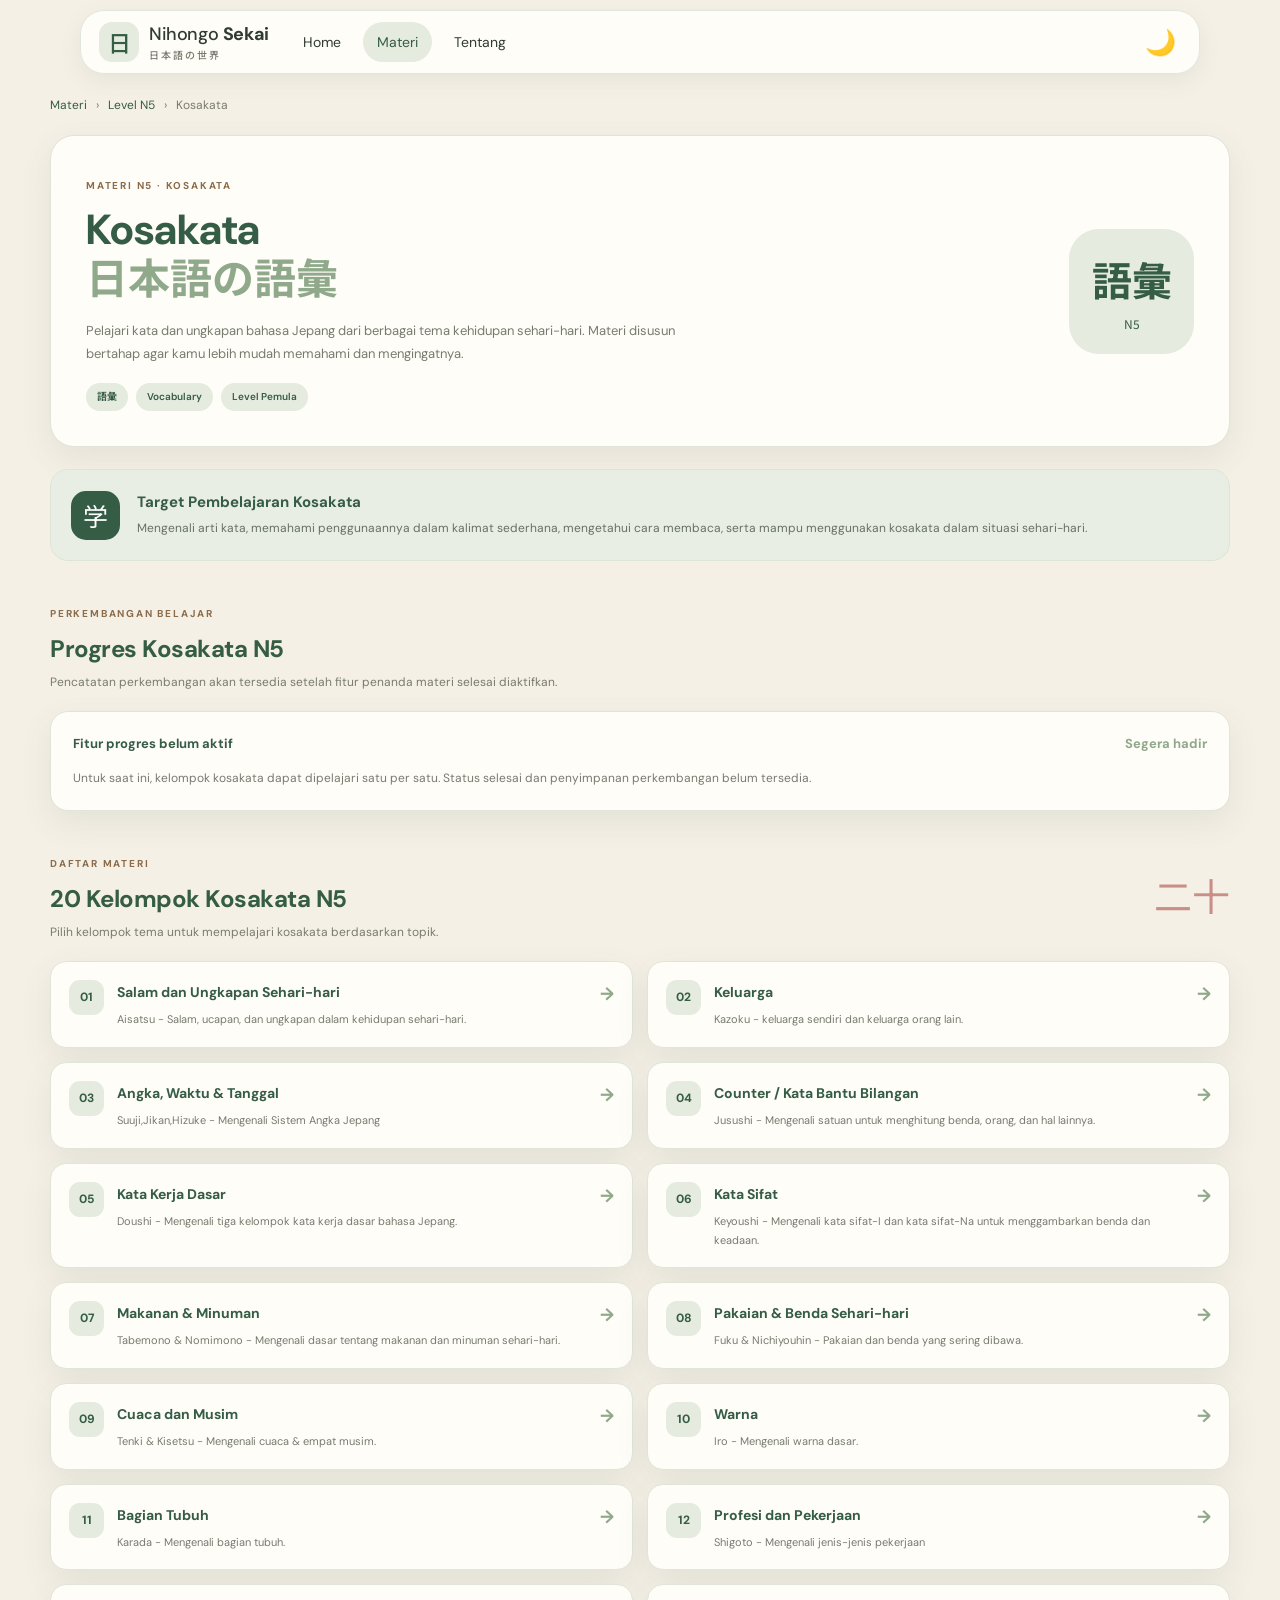
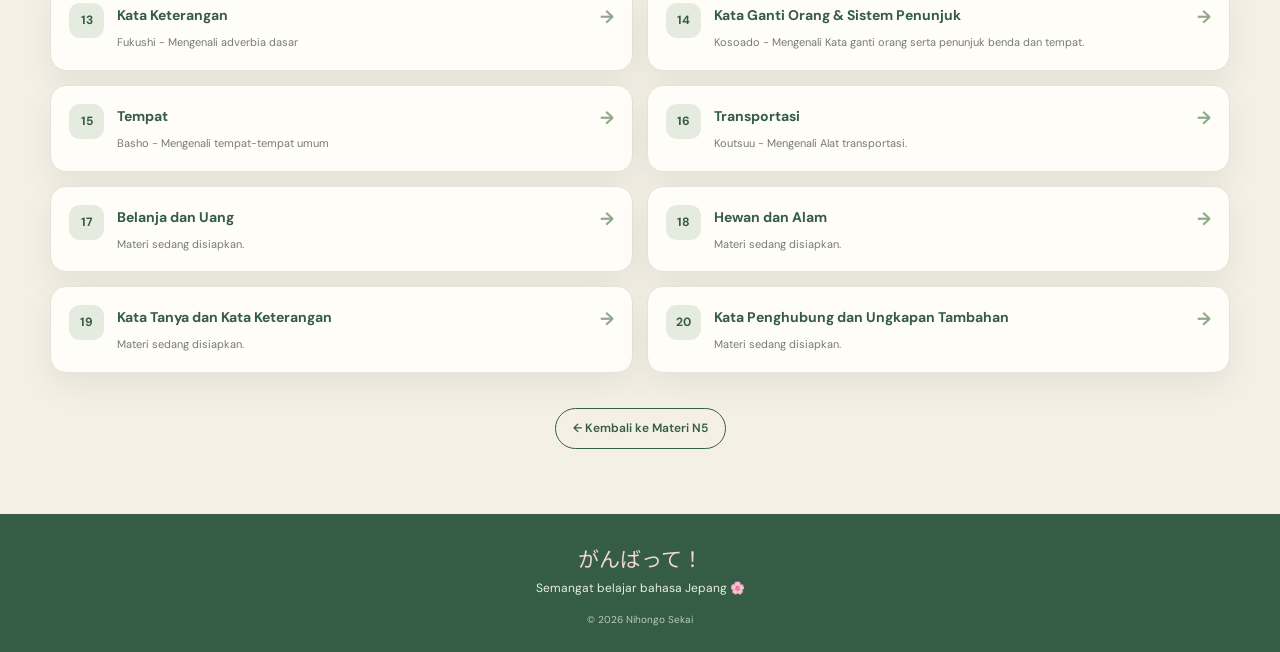
==== Nihongo-Sekai/n5-kosakata.html @ 9dacc63e "Versi.7.1" ====
<!DOCTYPE html>
<html lang="id">
<head>
  <meta charset="UTF-8">
  <meta name="viewport" content="width=device-width, initial-scale=1.0">
  <meta name="theme-color" content="#355C45">
  <meta name="description" content="Materi Kosakata N5 Nihongo Sekai.">

  <title>Kosakata N5 — Nihongo Sekai</title>

  <!-- KOSAKATA N5 BARU — FONT -->
  <link rel="preconnect" href="https://fonts.googleapis.com">
  <link rel="preconnect" href="https://fonts.gstatic.com" crossorigin>
  <link href="https://fonts.googleapis.com/css2?family=DM+Sans:wght@400;500;600;700&family=Noto+Sans+JP:wght@500;600;700&display=swap" rel="stylesheet">

  <!-- KOSAKATA N5 BARU — CSS -->
  <link rel="stylesheet" href="css/style.css">
  <link rel="stylesheet" href="css/n5-page.css">
  <link rel="stylesheet" href="css/n5-kosakata.css">
</head>

<body>

  <!-- KOSAKATA N5 BARU — HEADER -->
  <header class="site-header" id="home">
    <nav class="navbar" aria-label="Navigasi utama">

      <a class="logo" href="index.html" aria-label="Nihongo Sekai, kembali ke beranda">
        <span class="logo-mark" aria-hidden="true">日</span>
        <span>
          Nihongo <strong>Sekai</strong>
          <small>日本語の世界</small>
        </span>
      </a>

      <div class="nav-links" id="navLinks">
        <a href="index.html">Home</a>
        <a class="active" href="materi.html">Materi</a>
        <a href="tentang.html">Tentang</a>
      </div>

      <div class="nav-actions">
        <button class="theme-toggle" id="themeToggle" type="button" aria-label="Aktifkan mode gelap">
          <span id="themeIcon">🌙</span>
        </button>

        <button class="menu-toggle" id="menuToggle" type="button" aria-label="Buka menu" aria-controls="navLinks" aria-expanded="false">
          ☰
        </button>
      </div>

    </nav>
  </header>


  <main class="n5-main page-width">

    <!-- KOSAKATA N5 BARU — BREADCRUMB -->
    <nav class="n5-breadcrumb" aria-label="Breadcrumb">
      <a href="materi.html">Materi</a>
      <span aria-hidden="true">›</span>
      <a href="n5.html">Level N5</a>
      <span aria-hidden="true">›</span>
      <span aria-current="page">Kosakata</span>
    </nav>


    <!-- KOSAKATA N5 BARU — HERO -->
    <section class="n5-hero">

      <div class="n5-hero-content">

        <span class="section-kicker">MATERI N5 · KOSAKATA</span>

        <h1>
          Kosakata
          <span>日本語の語彙</span>
        </h1>

        <p>
          Pelajari kata dan ungkapan bahasa Jepang dari berbagai
          tema kehidupan sehari-hari. Materi disusun bertahap
          agar kamu lebih mudah memahami dan mengingatnya.
        </p>

        <div class="n5-hero-tags">
          <span>語彙</span>
          <span>Vocabulary</span>
          <span>Level Pemula</span>
        </div>

      </div>

      <div class="n5-hero-mark" aria-hidden="true">
        <span>語彙</span>
        <small>N5</small>
      </div>

    </section>


    <!-- KOSAKATA N5 BARU — TARGET -->
    <section class="n5-objective">

      <div class="n5-objective-icon" aria-hidden="true">学</div>

      <div>
        <h2>Target Pembelajaran Kosakata</h2>

        <p>
          Mengenali arti kata, memahami penggunaannya dalam
          kalimat sederhana, mengetahui cara membaca,
          serta mampu menggunakan kosakata dalam situasi sehari-hari.
        </p>
      </div>

    </section>


    <!-- KOSAKATA N5 BARU — RINGKASAN PERKEMBANGAN -->
    <section class="vocab-progress">

      <div class="n5-section-heading">
        <div>
          <span class="section-kicker">PERKEMBANGAN BELAJAR</span>
          <h2>Progres Kosakata N5</h2>
          <p>Pencatatan perkembangan akan tersedia setelah fitur penanda materi selesai diaktifkan.</p>
        </div>
      </div>

      <div class="vocab-progress-card">
        <div class="vocab-progress-info">
          <strong>Fitur progres belum aktif</strong>
          <span>Segera hadir</span>
        </div>

        <p>
          Untuk saat ini, kelompok kosakata dapat dipelajari satu per satu.
          Status selesai dan penyimpanan perkembangan belum tersedia.
        </p>
      </div>

    </section>


    <!-- KOSAKATA N5 BARU — DAFTAR 20 KELOMPOK -->
    <section class="vocab-groups">

      <div class="n5-section-heading">
        <div>
          <span class="section-kicker">DAFTAR MATERI</span>
          <h2>20 Kelompok Kosakata N5</h2>
          <p>
            Pilih kelompok tema untuk mempelajari kosakata
            berdasarkan topik.
          </p>
        </div>

        <span class="n5-heading-mark" aria-hidden="true">二十</span>
      </div>


      <div class="vocab-group-grid">
        <article class="vocab-group-card" data-group-number="1">
          <span class="vocab-group-number">01</span>
          <div>
            <h3>Salam dan Ungkapan Sehari-hari</h3>
            <p>Aisatsu - Salam, ucapan, dan ungkapan dalam kehidupan sehari-hari.</p>
          </div>
          <span class="vocab-group-arrow" aria-hidden="true">→</span>
        </article>

        <article class="vocab-group-card" data-group-number="2">
          <span class="vocab-group-number">02</span>
          <div>
            <h3>Keluarga</h3>
            <p>Kazoku - keluarga sendiri dan keluarga orang lain.</p>
          </div>
          <span class="vocab-group-arrow" aria-hidden="true">→</span>
        </article>

        <article class="vocab-group-card" data-group-number="3">
          <span class="vocab-group-number">03</span>
          <div>
            <h3>Angka, Waktu & Tanggal</h3>
            <p>Suuji,Jikan,Hizuke - Mengenali Sistem Angka Jepang </p>
          </div>
          <span class="vocab-group-arrow" aria-hidden="true">→</span>
        </article>

        <article class="vocab-group-card" data-group-number="4">
          <span class="vocab-group-number">04</span>
          <div>
            <h3>Counter / Kata Bantu Bilangan</h3>
            <p>Jusushi - Mengenali satuan untuk menghitung benda, orang, dan hal lainnya.</p>
          </div>
          <span class="vocab-group-arrow" aria-hidden="true">→</span>
        </article>

        <article class="vocab-group-card" data-group-number="5">
          <span class="vocab-group-number">05</span>
          <div>
            <h3>Kata Kerja Dasar</h3>
            <p>Doushi - Mengenali tiga kelompok kata kerja dasar bahasa Jepang.</p>
          </div>
          <span class="vocab-group-arrow" aria-hidden="true">→</span>
        </article>

        <article class="vocab-group-card" data-group-number="6">
          <span class="vocab-group-number">06</span>
          <div>
            <h3>Kata Sifat</h3>
            <p>Keyoushi - Mengenali kata sifat-I dan kata sifat-Na untuk menggambarkan benda dan keadaan.</p>
          </div>
          <span class="vocab-group-arrow" aria-hidden="true">→</span>
        </article>

        <article class="vocab-group-card" data-group-number="7">
          <span class="vocab-group-number">07</span>
          <div>
            <h3>Makanan & Minuman</h3>
            <p>Tabemono & Nomimono - Mengenali dasar tentang makanan dan minuman sehari-hari.</p>
          </div>
          <span class="vocab-group-arrow" aria-hidden="true">→</span>
        </article>

        <article class="vocab-group-card" data-group-number="8">
          <span class="vocab-group-number">08</span>
          <div>
            <h3>Pakaian & Benda Sehari-hari</h3>
            <p>Fuku & Nichiyouhin - Pakaian dan benda yang sering dibawa.</p>
          </div>
          <span class="vocab-group-arrow" aria-hidden="true">→</span>
        </article>

        <article class="vocab-group-card" data-group-number="9">
          <span class="vocab-group-number">09</span>
          <div>
            <h3>Cuaca dan Musim</h3>
            <p>Tenki & Kisetsu - Mengenali cuaca & empat musim.</p>
          </div>
          <span class="vocab-group-arrow" aria-hidden="true">→</span>
        </article>

        <article class="vocab-group-card" data-group-number="10">
          <span class="vocab-group-number">10</span>
          <div>
            <h3>Warna</h3>
            <p>Iro - Mengenali warna dasar.</p>
          </div>
          <span class="vocab-group-arrow" aria-hidden="true">→</span>
        </article>

        <article class="vocab-group-card" data-group-number="11">
          <span class="vocab-group-number">11</span>
          <div>
            <h3>Bagian Tubuh</h3>
            <p>Karada - Mengenali bagian tubuh.</p>
          </div>
          <span class="vocab-group-arrow" aria-hidden="true">→</span>
        </article>

        <article class="vocab-group-card" data-group-number="12">
          <span class="vocab-group-number">12</span>
          <div>
            <h3>Profesi dan Pekerjaan</h3>
            <p>Shigoto - Mengenali jenis-jenis pekerjaan</p>
          </div>
          <span class="vocab-group-arrow" aria-hidden="true">→</span>
        </article>

        <article class="vocab-group-card" data-group-number="13">
          <span class="vocab-group-number">13</span>
          <div>
            <h3>Kata Keterangan</h3>
            <p>Fukushi - Mengenali adverbia dasar </p>
          </div>
          <span class="vocab-group-arrow" aria-hidden="true">→</span>
        </article>

        <article class="vocab-group-card" data-group-number="14">
          <span class="vocab-group-number">14</span>
          <div>
            <h3>Kata Ganti Orang & Sistem Penunjuk</h3>
            <p>Kosoado - Mengenali Kata ganti orang serta penunjuk benda dan tempat.</p>
          </div>
          <span class="vocab-group-arrow" aria-hidden="true">→</span>
        </article>

        <article class="vocab-group-card" data-group-number="15">
          <span class="vocab-group-number">15</span>
          <div>
            <h3>Tempat</h3>
            <p>Basho - Mengenali tempat-tempat umum</p>
          </div>
          <span class="vocab-group-arrow" aria-hidden="true">→</span>
        </article>

        <article class="vocab-group-card" data-group-number="16">
          <span class="vocab-group-number">16</span>
          <div>
            <h3>Transportasi</h3>
            <p>Koutsuu - Mengenali Alat transportasi.</p>
          </div>
          <span class="vocab-group-arrow" aria-hidden="true">→</span>
        </article>

        <article class="vocab-group-card" data-group-number="17" data-coming-soon="true">
          <span class="vocab-group-number">17</span>
          <div>
            <h3>Belanja dan Uang</h3>
            <p>Materi sedang disiapkan.</p>
          </div>
          <span class="vocab-group-arrow" aria-hidden="true">→</span>
        </article>

        <article class="vocab-group-card" data-group-number="18" data-coming-soon="true">
          <span class="vocab-group-number">18</span>
          <div>
            <h3>Hewan dan Alam</h3>
            <p>Materi sedang disiapkan.</p>
          </div>
          <span class="vocab-group-arrow" aria-hidden="true">→</span>
        </article>

        <article class="vocab-group-card" data-group-number="19" data-coming-soon="true">
          <span class="vocab-group-number">19</span>
          <div>
            <h3>Kata Tanya dan Kata Keterangan</h3>
            <p>Materi sedang disiapkan.</p>
          </div>
          <span class="vocab-group-arrow" aria-hidden="true">→</span>
        </article>

        <article class="vocab-group-card" data-group-number="20" data-coming-soon="true">
          <span class="vocab-group-number">20</span>
          <div>
            <h3>Kata Penghubung dan Ungkapan Tambahan</h3>
            <p>Materi sedang disiapkan.</p>
          </div>
          <span class="vocab-group-arrow" aria-hidden="true">→</span>
        </article>
      </div>

    </section>


    <!-- KOSAKATA N5 BARU — KEMBALI -->
    <div class="n5-back-area">
      <a href="n5.html" class="n5-back-link">
        ← Kembali ke Materi N5
      </a>
    </div>

  </main>


  <!-- KOSAKATA N5 BARU — FOOTER -->
  <footer class="footer">
    <p class="footer-jp">がんばって！</p>
    <p>Semangat belajar bahasa Jepang 🌸</p>
    <small>© <span id="year">2026</span> Nihongo Sekai</small>
  </footer>

  <script src="js/script.js"></script>
  <script src="js/n5-kosakata.js"></script>

</body>
</html>
---- Nihongo-Sekai/css/style.css ----
:root {
  --forest: #355c45;
  --forest-deep: #294a38;
  --sage: #8fa98a;
  --sage-light: #e5ebdf;
  --cream: #f5f0e6;
  --paper: #fffdf8;
  --brown: #8b6b4a;
  --ink: #303b32;
  --muted: #777b6e;
  --line: #e1e4d8;
  --shadow: 0 12px 32px rgba(53, 92, 69, .09);
}

* {
  margin: 0;
  padding: 0;
  box-sizing: border-box;
}

html {
  min-height: 100%;
  scroll-behavior: smooth;
  scroll-padding-top: 84px;
  -webkit-text-size-adjust: 100%;
  text-size-adjust: 100%;
}

body {
  min-width: 320px;
  min-height: 100vh;
  min-height: 100svh;
  display: flex;
  flex-direction: column;
  background: var(--cream);
  color: var(--ink);
  font-family: "DM Sans", "Noto Sans JP", sans-serif;
  line-height: 1.6;
}

body > main {
  flex: 1 0 auto;
}

a {
  color: inherit;
}

.page-width {
  width: min(1080px, calc(100% - 40px));
  margin-inline: auto;
}

.site-header {
  position: sticky;
  top: 0;
  z-index: 20;
  background: var(--forest);
  color: var(--cream);
  box-shadow: 0 3px 16px rgba(30, 55, 39, .12);
}

.navbar {
  width: min(1120px, calc(100% - 40px));
  min-height: 76px;
  margin: auto;
  display: flex;
  align-items: center;
  justify-content: space-between;
  gap: 20px;
}

.logo {
  display: inline-flex;
  align-items: center;
  gap: 10px;
  font-size: 18px;
  font-weight: 500;
  line-height: 1.15;
  letter-spacing: -.4px;
  text-decoration: none;
}

.logo strong {
  font-weight: 700;
}

.logo small {
  display: block;
  margin-top: 4px;
  color: #d5dfd0;
  font-family: "Noto Sans JP", sans-serif;
  font-size: 10px;
  letter-spacing: 2px;
}

.logo-mark {
  display: grid;
  place-items: center;
  width: 40px;
  height: 40px;
  border: 1px solid rgba(245, 240, 230, .45);
  border-radius: 13px;
  color: #f3d9d4;
  font-family: "Noto Sans JP", sans-serif;
  font-size: 23px;
}



.hero {
  position: relative;
  display: grid;
  grid-template-columns: 1fr;
  align-items: center;
  min-height: 0;
  margin-top: 34px;
  padding: 38px 42px 30px 52px;
  overflow: hidden;
  border: 1px solid #dce5d6;
  border-radius: 30px;
  background: linear-gradient(125deg, #e8eee2 0%, #e2eadf 58%, #dce8dc 100%);
}

.hero-copy {
  position: relative;
  z-index: 2;
}

.eyebrow,
.section-kicker {
  color: var(--brown);
  font-size: 10px;
  font-weight: 700;
  letter-spacing: 1.8px;
}

.eyebrow {
  display: inline-flex;
  align-items: center;
  gap: 8px;
  padding: 7px 11px;
  border: 1px solid rgba(139, 107, 74, .2);
  border-radius: 30px;
  background: rgba(255, 253, 248, .56);
}

.eyebrow-dot {
  width: 7px;
  height: 7px;
  border-radius: 50%;
  background: #c78b82;
}

.hero h1 {
  margin-top: 20px;
  color: var(--forest);
  font-family: "Noto Sans JP", sans-serif;
  font-size: clamp(42px, 6vw, 64px);
  line-height: 1.13;
  letter-spacing: -2px;
}

.hero h1 span {
  color: #c47e78;
}

.hero h1 em {
  display: block;
  margin-top: 8px;
  color: #718a70;
  font-family: "DM Sans", sans-serif;
  font-size: 17px;
  font-style: normal;
  font-weight: 600;
  letter-spacing: 1px;
}

.hero-description {
  max-width: 620px;
  margin-top: 17px;
  color: #596458;
  font-size: 14px;
  line-height: 1.85;
}

.primary-button {
  display: inline-flex;
  align-items: center;
  gap: 18px;
  margin-top: 24px;
  padding: 13px 21px;
  border-radius: 28px;
  background: var(--forest);
  color: white;
  box-shadow: 0 7px 16px rgba(53, 92, 69, .18);
  font-size: 14px;
  font-weight: 700;
  text-decoration: none;
  transition: transform .2s, background .2s;
}

.primary-button:hover {
  transform: translateY(-2px);
  background: var(--forest-deep);
}

.primary-button span {
  font-size: 19px;
  line-height: 1;
}

.hero-note {
  margin-top: 16px;
  color: #748071;
  font-size: 11px;
}

.decor {
  position: absolute;
  color: rgba(196, 126, 120, .45);
  pointer-events: none;
}

.decor-one {
  top: 23px;
  right: 34%;
  font-size: 27px;
}

.decor-two {
  bottom: 20px;
  left: 24px;
  font-family: "Noto Sans JP", sans-serif;
  font-size: 12px;
  letter-spacing: 5px;
  writing-mode: vertical-rl;
}

.welcome-strip {
  display: flex;
  align-items: center;
  gap: 14px;
  margin-top: 22px;
  padding: 15px 21px;
  border: 1px solid #e6dfd1;
  border-radius: 17px;
  background: rgba(255, 253, 248, .72);
}

.welcome-icon {
  font-size: 24px;
}

.welcome-strip p {
  flex: 1;
  color: var(--forest);
  font-size: 13px;
}

.welcome-strip p strong {
  margin-right: 7px;
  font-family: "Noto Sans JP", sans-serif;
}

.welcome-strip p span {
  color: var(--muted);
}

.welcome-jp {
  color: #d7cbb6;
  font-family: "Noto Sans JP", sans-serif;
  font-size: 27px;
}

.materi {
  padding-top: 76px;
  padding-bottom: 64px;
}

.section-heading {
  display: flex;
  justify-content: space-between;
  align-items: end;
  margin-bottom: 25px;
}

.section-heading h2,
.about h2 {
  margin-top: 5px;
  color: var(--forest);
  font-size: 29px;
  letter-spacing: -.8px;
}

.section-heading p {
  margin-top: 5px;
  color: var(--muted);
  font-size: 13px;
}

.heading-flower {
  color: #c98f87;
  font-size: 34px;
}

.menu {
  display: grid;
  grid-template-columns: repeat(2, minmax(0, 1fr));
  gap: 16px;
}

.item {
  position: relative;
  display: flex;
  align-items: center;
  gap: 17px;
  min-height: 124px;
  padding: 20px;
  overflow: hidden;
  border: 1px solid var(--line);
  border-radius: 20px;
  background: var(--paper);
  box-shadow: var(--shadow);
  color: inherit;
  text-decoration: none;
  transition: transform .2s, box-shadow .2s;
}

.item:hover {
  transform: translateY(-3px);
  box-shadow: 0 16px 32px rgba(53, 92, 69, .13);
}

.item-symbol {
  display: grid;
  flex: 0 0 68px;
  place-items: center;
  width: 68px;
  height: 68px;
  border-radius: 19px;
  color: var(--forest);
  font-family: "Noto Sans JP", sans-serif;
  font-size: 37px;
}

.item-hiragana .item-symbol {
  background: #e7eee3;
}

.item-katakana .item-symbol {
  background: #f5e8e2;
  color: #a76e66;
}

.item-kanji .item-symbol {
  background: #eee9d9;
  color: #88724d;
}

.item-vocab .item-symbol {
  background: #e5eceb;
  color: #547b75;
}

.item h3 {
  color: var(--forest);
  font-size: 16px;
}

.item p {
  margin-top: 3px;
  color: var(--muted);
  font-size: 11px;
}

.item-arrow {
  align-self: flex-start;
  margin-left: auto;
  color: #a1ae9c;
  font-size: 19px;
}

.coming-note {
  margin-top: 19px;
  color: #8a806e;
  font-size: 11px;
  text-align: center;
}

.coming-note span {
  color: #c58c83;
}

.about {
  display: flex;
  align-items: center;
  gap: 25px;
  margin-bottom: 66px;
  padding: 27px 30px;
  border: 1px solid #e5ddcf;
  border-radius: 22px;
  background: #eee9dc;
}

.about-mark {
  display: grid;
  flex: 0 0 94px;
  place-items: center;
  width: 94px;
  height: 94px;
  border-radius: 50%;
  background: var(--forest);
  color: #f3eadd;
  font-family: "Noto Sans JP", sans-serif;
  font-size: 17px;
  writing-mode: vertical-rl;
  letter-spacing: 5px;
}

.about h2 {
  font-size: 22px;
}

.about p {
  max-width: 650px;
  margin-top: 5px;
  color: #687064;
  font-size: 12px;
  line-height: 1.8;
}

.learning-page {
  padding-top: 42px;
  padding-bottom: 72px;
}

.learning-heading {
  margin-bottom: 25px;
  padding: 27px 28px;
  border: 1px solid #dce5d6;
  border-radius: 23px;
  background: linear-gradient(125deg, #e8eee2, #f0f1e6);
}

.learning-heading h1 {
  margin-top: 5px;
  color: var(--forest);
  font-size: clamp(25px, 5vw, 34px);
  letter-spacing: -.8px;
}

.learning-heading p {
  max-width: 620px;
  margin-top: 7px;
  color: #687064;
  font-size: 13px;
  line-height: 1.8;
}

.learning-materials {
  display: grid;
  grid-template-columns: repeat(2, minmax(0, 1fr));
  gap: 16px;
}

.learning-materials .item {
  min-height: 150px;
  padding: 22px;
  gap: 17px;
}

.learning-materials .item h2 {
  color: var(--forest);
  font-size: 19px;
}

.learning-materials .item p {
  margin-top: 5px;
  color: var(--muted);
  font-size: 13px;
}

.material-disabled {
  cursor: default;
}

.material-disabled small {
  display: inline-block;
  margin-top: 7px;
  color: #a17a6e;
  font-size: 10px;
  font-weight: 700;
}

.jlpt-section {
  padding-top: 62px;
}

.jlpt-section .section-heading {
  margin-bottom: 19px;
}

.jlpt-grid {
  display: grid;
  grid-template-columns: repeat(5, minmax(0, 1fr));
  gap: 12px;
}

.level-card {
  display: flex;
  flex-direction: column;
  align-items: center;
  gap: 4px;
  min-height: 102px;
  padding: 16px 8px;
  border: 1px solid var(--line);
  border-radius: 17px;
  background: var(--paper);
  color: var(--forest);
  box-shadow: 0 6px 18px rgba(53, 92, 69, .06);
  cursor: pointer;
  transition: .18s ease;
}

.level-card strong {
  font-size: 27px;
}

.level-card span {
  color: var(--muted);
  font-size: 11px;
}

.level-card.selected {
  border: 2px solid var(--forest);
  background: #e8eee4;
  transform: translateY(-2px);
}

.level-info {
  display: flex;
  align-items: center;
  gap: 15px;
  margin-top: 17px;
  padding: 18px;
  border: 1px solid #dce5d6;
  border-radius: 17px;
  background: #e9eee4;
}

.level-info-mark {
  display: grid;
  flex: 0 0 54px;
  place-items: center;
  width: 54px;
  height: 54px;
  border-radius: 16px;
  background: var(--forest);
  color: white;
  font-size: 18px;
  font-weight: 700;
}

.level-info strong {
  color: var(--forest);
  font-size: 14px;
}

.level-info p {
  margin-top: 4px;
  color: #667064;
  font-size: 12px;
  line-height: 1.7;
}

.coming-note {
  margin-top: 19px;
  color: #8a806e;
  font-size: 11px;
  text-align: center;
}

.hiragana-section {
  padding: 10px 0 72px;
  scroll-margin-top: 90px;
}

.hiragana-section.page-width {
  margin-top: 20px;
}

.hiragana-heading {
  align-items: center;
}

.hiragana-heading .heading-flower {
  color: var(--sage);
  font-family: "Noto Sans JP", sans-serif;
  font-size: 42px;
}

.lesson-intro {
  display: flex;
  align-items: center;
  gap: 15px;
  margin: 0 0 25px;
  padding: 17px 19px;
  border: 1px solid #dce5d6;
  border-radius: 17px;
  background: #e9eee4;
}

.lesson-intro-mark {
  display: grid;
  flex: 0 0 48px;
  place-items: center;
  width: 48px;
  height: 48px;
  border-radius: 15px;
  background: var(--forest);
  color: var(--cream);
  font-family: "Noto Sans JP", sans-serif;
  font-size: 23px;
}

.lesson-intro strong {
  color: var(--forest);
  font-size: 14px;
}

.lesson-intro p {
  margin-top: 3px;
  color: #667064;
  font-size: 12px;
  line-height: 1.7;
}

.kana-toolbar {
  display: flex;
  justify-content: space-between;
  align-items: center;
  gap: 12px;
  margin-bottom: 12px;
  color: var(--forest);
  font-size: 14px;
}

.kana-toolbar span {
  color: var(--muted);
  font-size: 11px;
  font-weight: 400;
}

.kana-toolbar .tap-hint {
  text-align: right;
}

.kana-tabs {
  display: flex;
  gap: 9px;
  margin: 18px 0;
  padding: 5px;
  border: 1px solid var(--line);
  border-radius: 14px;
  background: #eeeae0;
}

.kana-tab {
  flex: 1;
  min-height: 42px;
  padding: 9px 5px;
  border: 0;
  border-radius: 10px;
  background: transparent;
  color: var(--muted);
  font-family: inherit;
  font-size: 12px;
  font-weight: 600;
  cursor: pointer;
  transition: .2s ease;
}

.kana-tab.active {
  background: var(--forest);
  color: white;
  box-shadow: 0 3px 9px rgba(53, 92, 69, .15);
}

.kana-tab:focus-visible {
  outline: 3px solid #c98f87;
  outline-offset: 2px;
}

.kana-grid {
  display: grid;
  grid-template-columns: repeat(5, minmax(0, 1fr));
  gap: clamp(3px, 1.2vw, 9px);
}

.kana-grid:not(.youon-layout) .kana-card:nth-child(36) {
  grid-column: 1;
}

.kana-grid:not(.youon-layout) .kana-card:nth-child(37) {
  grid-column: 3;
}

.kana-grid:not(.youon-layout) .kana-card:nth-child(38) {
  grid-column: 5;
}

.kana-grid:not(.youon-layout) .kana-card:nth-child(39) {
  grid-column: 1;
}

.kana-grid:not(.youon-layout) .kana-card:nth-child(44) {
  grid-column: 1;
}

.kana-grid:not(.youon-layout) .kana-card:nth-child(45) {
  grid-column: 3;
}

.kana-grid:not(.youon-layout) .kana-card:nth-child(46) {
  grid-column: 5;
}

.kana-grid.youon-layout {
  grid-template-columns: repeat(3, minmax(0, 1fr));
}

.kana-card {
  display: flex;
  flex-direction: column;
  align-items: center;
  justify-content: center;
  min-height: clamp(45px, 12vw, 63px);
  gap: 2px;
  border: 1px solid var(--line);
  border-radius: 10px;
  background: var(--paper);
  color: var(--forest);
  box-shadow: 0 5px 15px rgba(53, 92, 69, .055);
  cursor: pointer;
  transition: transform .16s, border-color .16s, background .16s;
}

.kana-card:active {
  transform: scale(.96);
}

.kana-card.selected {
  border: 2px solid var(--forest);
  background: #e8eee4;
  box-shadow: 0 5px 15px rgba(53, 92, 69, .12);
}

.kana-character {
  font-family: "Noto Sans JP", sans-serif;
  font-size: 29px;
  line-height: 1.25;
}

.kana-romaji {
  color: var(--muted);
  font-size: 11px;
}

.kana-detail[hidden] {
  display: none !important;
}

.kana-detail {
  display: flex;
  align-items: center;
  gap: 20px;
  margin-top: 19px;
  padding: 20px;
  border: 1px solid #dce5d6;
  border-radius: 20px;
  background: linear-gradient(120deg, #e8eee3, #f3f1e7);
  scroll-margin-top: 100px;
}

.kana-detail-character {
  display: grid;
  flex: 0 0 100px;
  place-items: center;
  width: 100px;
  height: 100px;
  border-radius: 18px;
  background: var(--paper);
  color: var(--forest);
  font-family: "Noto Sans JP", sans-serif;
  font-size: 48px;
  white-space: nowrap;
  overflow: hidden;
  box-shadow: 0 5px 16px rgba(53, 92, 69, .08);
}

.kana-detail-copy {
  min-width: 0;
  flex: 1;
}

.stroke-order-panel {
  width: 100%;
  margin-top: 18px;
  padding: 14px;
  border: 1px solid #dce5d6;
  border-radius: 14px;
  background: rgba(255, 255, 255, 0.65);
}

.stroke-order-panel h4 {
  margin-bottom: 12px;
  color: var(--forest);
  font-size: 12px;
  letter-spacing: 1px;
}

.stroke-order-animation {
  display: grid;
  place-items: center;
  min-height: 150px;
  border-radius: 12px;
  background: var(--paper);
}

.stroke-order-info {
  margin-top: 10px;
  color: var(--muted);
  font-size: 11px;
  text-align: center;
}

#replayStroke {
  display: block;
  width: 100%;
  margin-top: 12px;
  padding: 10px;
  border: none;
  border-radius: 10px;
  background: var(--forest);
  color: white;
  font-size: 12px;
  font-weight: 600;
  cursor: pointer;
}

.detail-label,
.example-word span {
  color: var(--brown);
  font-size: 9px;
  font-weight: 700;
  letter-spacing: 1.5px;
}

.kana-detail-copy h3 {
  margin-top: 1px;
  color: var(--forest);
  font-size: 25px;
}

.kana-detail-copy > p {
  margin-top: 2px;
  color: #626e61;
  font-size: 12px;
}

.example-word {
  display: flex;
  flex-wrap: wrap;
  align-items: baseline;
  gap: 5px 9px;
  margin-top: 10px;
}

.example-word strong {
  color: var(--forest);
  font-family: "Noto Sans JP", sans-serif;
  font-size: 14px;
}

.example-word small {
  color: var(--muted);
  font-size: 11px;
}

.back-link {
  display: inline-flex;
  margin: 0 0 18px;
  color: var(--forest);
  font-weight: 700;
  text-decoration: none;
}

.back-link:hover {
  text-decoration: underline;
}

.hiragana-quiz {
  margin-top: 25px;
  padding: 20px;
  border: 1px solid #e5ddcf;
  border-radius: 20px;
  background: rgba(255, 253, 248, .78);
}

.quiz-heading {
  display: flex;
  align-items: center;
  gap: 12px;
}

.quiz-icon {
  display: grid;
  flex: 0 0 43px;
  place-items: center;
  width: 43px;
  height: 43px;
  border-radius: 14px;
  background: #f4e7e1;
  color: #a76e66;
  font-size: 22px;
}

.quiz-heading h3 {
  color: var(--forest);
  font-size: 19px;
}

.quiz-heading p {
  color: var(--muted);
  font-size: 11px;
}

.quiz-start {
  display: flex;
  align-items: center;
  justify-content: space-between;
  gap: 12px;
  margin-top: 18px;
  padding-top: 16px;
  border-top: 1px solid var(--line);
}

.quiz-start p {
  color: #667064;
  font-size: 12px;
}

.quiz-start-button {
  margin: 0;
  padding: 10px 16px;
  font-size: 12px;
  cursor: pointer;
}

.quiz-question {
  display: flex;
  flex-direction: column;
  align-items: center;
  margin-top: 18px;
  padding-top: 16px;
  border-top: 1px solid var(--line);
}

.quiz-progress {
  align-self: stretch;
  color: var(--muted);
  font-size: 11px;
  text-align: center;
}

.quiz-kana {
  margin: 8px 0 13px;
  color: var(--forest);
  font-family: "Noto Sans JP", sans-serif;
  font-size: 66px;
  line-height: 1.2;
}

.quiz-prompt {
  color: #667064;
  font-size: 12px;
}

.quiz-options {
  display: grid;
  grid-template-columns: repeat(2, minmax(0, 1fr));
  gap: 9px;
  width: 100%;
  margin-top: 14px;
}

.quiz-option {
  min-height: 44px;
  border: 1px solid var(--line);
  border-radius: 12px;
  background: white;
  color: var(--forest);
  font-size: 14px;
  font-weight: 700;
  cursor: pointer;
}

.quiz-option:disabled {
  cursor: default;
  opacity: 1;
}

.quiz-option.correct {
  border-color: #6d9875;
  background: #e5efe4;
  color: #315d3f;
}

.quiz-option.wrong {
  border-color: #cf9189;
  background: #f7e8e4;
  color: #995b55;
}

.quiz-feedback {
  min-height: 22px;
  margin-top: 11px;
  color: var(--forest);
  font-size: 12px;
  font-weight: 600;
  text-align: center;
}

.quiz-next {
  margin-top: 8px;
  padding: 10px 18px;
  border: 0;
  border-radius: 22px;
  background: var(--forest);
  color: white;
  font-size: 12px;
  font-weight: 700;
  cursor: pointer;
}

.quiz-result {
  padding-top: 18px;
  text-align: center;
}

.quiz-result-score {
  color: var(--forest);
  font-size: 32px;
  font-weight: 700;
}

.quiz-result p {
  color: var(--muted);
  font-size: 12px;
}

.quiz-result button {
  margin-top: 12px;
  padding: 10px 18px;
  border: 0;
  border-radius: 22px;
  background: var(--forest);
  color: white;
  font-weight: 700;
  cursor: pointer;
}

.quiz-count-options {
  display: grid;
  grid-template-columns: repeat(5, minmax(0, 1fr));
  gap: 10px;
  margin-top: 24px;
}

.quiz-count-options button {
  min-height: 65px;
  padding: 10px 4px;
  border: 1px solid #e3e9df;
  border-radius: 14px;
  background: #fff;
  color: #355c45;
  font-family: inherit;
  font-size: 15px;
  font-weight: 700;
  cursor: pointer;
  box-shadow: 0 3px 12px rgba(53, 92, 69, .06);
  transition: .2s ease;
}

.quiz-count-options button:hover {
  border-color: #78977e;
  background: #edf4ed;
  transform: translateY(-3px);
  box-shadow: 0 7px 16px rgba(53, 92, 69, .12);
}

.quiz-count-options button:active {
  transform: scale(.97);
}

.item:focus-visible,
.kana-card:focus-visible,
.quiz-option:focus-visible,
.primary-button:focus-visible {
  outline: 3px solid #c98f87;
  outline-offset: 3px;
}

.footer {
  flex-shrink: 0;
  margin-top: auto;
  padding: 28px 20px 24px;
  background: var(--forest);
  color: #e9eee5;
  text-align: center;
}

.footer-jp {
  color: #f1d6d0;
  font-family: "Noto Sans JP", sans-serif;
  font-size: 21px;
}

.footer p:not(.footer-jp) {
  margin-top: 3px;
  font-size: 12px;
}

.footer small {
  display: block;
  margin-top: 14px;
  color: #bdcbbd;
  font-size: 10px;
}

@media (min-width: 651px) and (max-width: 899px) {
  .page-width {
    width: min(760px, calc(100% - 40px));
  }

  .navbar {
    width: calc(100% - 40px);
  }

  .hero {
    padding: 42px 38px 34px;
  }

  .hero-description {
    font-size: 15px;
  }

  .item {
    min-height: 132px;
    padding: 20px;
  }

  .item h3 {
    font-size: 17px;
  }

  .item p {
    font-size: 12px;
  }

  .learning-page {
    padding-top: 36px;
    padding-bottom: 60px;
  }

  .learning-heading {
    padding: 25px;
  }

  .learning-heading p {
    font-size: 14px;
  }

  .hiragana-section {
    padding-bottom: 60px;
  }

  .kana-card {
    min-height: 68px;
  }

  .kana-character {
    font-size: 32px;
  }

  .kana-romaji {
    font-size: 12px;
  }

  .kana-detail-character {
    flex-basis: 90px;
    width: 90px;
    height: 90px;
    font-size: 43px;
  }

  .hiragana-quiz {
    padding: 22px;
  }

  .quiz-kana {
    font-size: 72px;
  }

  .quiz-option {
    min-height: 48px;
    font-size: 15px;
  }
}

@media (min-width: 900px) {
  .page-width {
    width: min(1180px, calc(100% - 64px));
  }

  .navbar {
    width: min(1220px, calc(100% - 64px));
  }

  .hero {
    padding: 54px 64px 44px;
  }

  .hero h1 {
    font-size: clamp(54px, 5vw, 72px);
  }

  .hero h1 em {
    font-size: 20px;
  }

  .hero-description {
    max-width: 700px;
    font-size: 16px;
  }

  .welcome-strip {
    padding: 18px 24px;
  }

  .welcome-strip p {
    font-size: 14px;
  }

  .materi {
    padding-top: 88px;
    padding-bottom: 72px;
  }

  .section-heading h2,
  .about h2 {
    font-size: 32px;
  }

  .section-heading p {
    font-size: 15px;
  }

  .menu {
    gap: 20px;
  }

  .item {
    min-height: 148px;
    padding: 24px;
    gap: 20px;
  }

  .item-symbol {
    flex-basis: 76px;
    width: 76px;
    height: 76px;
    font-size: 42px;
  }

  .item h3 {
    font-size: 18px;
  }

  .item p {
    font-size: 13px;
  }

  .about {
    gap: 32px;
    padding: 34px;
  }

  .about-mark {
    flex-basis: 104px;
    width: 104px;
    height: 104px;
  }

  .about h2 {
    font-size: 25px;
  }

  .about p {
    font-size: 14px;
  }

  .learning-page {
    padding-top: 56px;
    padding-bottom: 84px;
  }

  .learning-heading {
    padding: 34px 36px;
  }

  .learning-heading h1 {
    font-size: clamp(32px, 3vw, 42px);
  }

  .learning-heading p {
    font-size: 15px;
  }

  .learning-materials {
    gap: 20px;
  }

  .learning-materials .item {
    min-height: 168px;
    padding: 26px;
  }

  .learning-materials .item h2 {
    font-size: 21px;
  }

  .learning-materials .item p {
    font-size: 14px;
  }

  .jlpt-section {
    padding-top: 72px;
  }

  .jlpt-grid {
    gap: 16px;
  }

  .level-card {
    min-height: 120px;
    padding: 20px 12px;
  }

  .level-card strong {
    font-size: 32px;
  }

  .level-card span {
    font-size: 13px;
  }

  .level-info {
    padding: 22px;
  }

  .level-info-mark {
    flex-basis: 60px;
    width: 60px;
    height: 60px;
  }

  .level-info strong {
    font-size: 16px;
  }

  .level-info p {
    font-size: 14px;
  }

  .hiragana-section {
    padding: 20px 0 84px;
  }

  .hiragana-section.page-width {
    margin-top: 24px;
  }

  .hiragana-heading .heading-flower {
    font-size: 46px;
  }

  .lesson-intro {
    gap: 18px;
    padding: 20px 24px;
  }

  .lesson-intro-mark {
    flex-basis: 56px;
    width: 56px;
    height: 56px;
    font-size: 27px;
  }

  .lesson-intro strong {
    font-size: 16px;
  }

  .lesson-intro p {
    font-size: 14px;
  }

  .kana-toolbar {
    font-size: 16px;
  }

  .kana-toolbar span {
    font-size: 13px;
  }

  .kana-tabs {
    gap: 12px;
    padding: 6px;
  }

  .kana-tab {
    min-height: 50px;
    font-size: 14px;
  }

  .kana-grid {
    gap: 12px;
  }

  .kana-card {
    min-height: 82px;
    border-radius: 14px;
  }

  .kana-character {
    font-size: 40px;
  }

  .kana-romaji {
    font-size: 13px;
  }

  .kana-detail {
    gap: 26px;
    padding: 26px;
  }

  .kana-detail-character {
    flex-basis: 120px;
    width: 120px;
    height: 120px;
    font-size: 58px;
  }

  .kana-detail-copy h3 {
    font-size: 29px;
  }

  .kana-detail-copy > p {
    font-size: 14px;
  }

  .example-word strong {
    font-size: 17px;
  }

  .example-word small {
    font-size: 13px;
  }

  .hiragana-quiz {
    margin-top: 32px;
    padding: 28px;
  }

  .quiz-heading h3 {
    font-size: 22px;
  }

  .quiz-heading p {
    font-size: 13px;
  }

  .quiz-icon {
    flex-basis: 50px;
    width: 50px;
    height: 50px;
  }

  .quiz-start p {
    font-size: 14px;
  }

  .quiz-kana {
    font-size: 82px;
  }

  .quiz-progress {
    font-size: 13px;
  }

  .quiz-prompt {
    font-size: 14px;
  }

  .quiz-options {
    gap: 12px;
    margin-top: 18px;
  }

  .quiz-option {
    min-height: 54px;
    font-size: 16px;
  }

  .quiz-feedback {
    font-size: 14px;
  }

  .quiz-next {
    padding: 12px 22px;
    font-size: 14px;
  }

  .quiz-result-score {
    font-size: 38px;
  }

  .quiz-result p {
    font-size: 14px;
  }

  .quiz-result button {
    min-height: 44px;
    font-size: 14px;
  }

  .quiz-count-options {
    gap: 12px;
    margin-top: 28px;
  }

  .quiz-count-options button {
    min-height: 74px;
    font-size: 17px;
  }
}

@media (max-width: 650px) {
  .page-width {
    width: min(100% - 28px, 520px);
  }

  .navbar {
    width: calc(100% - 28px);
    min-height: 68px;
  }

  .logo {
    font-size: 16px;
  }

  .logo-mark {
    width: 36px;
    height: 36px;
    font-size: 20px;
  }


  .hero {
    grid-template-columns: 1fr;
    gap: 6px;
    min-height: 0;
    margin-top: 17px;
    padding: 28px 23px 18px;
    border-radius: 23px;
  }

  .hero h1 {
    margin-top: 16px;
    font-size: 48px;
  }

  .hero-description {
    max-width: 100%;
    margin-top: 12px;
    font-size: 13px;
  }

  .primary-button {
    margin-top: 18px;
  }

  .hero-note {
    margin-top: 12px;
  }

  .decor-one {
    top: 16px;
    right: 25px;
  }

  .decor-two {
    display: none;
  }

  .welcome-strip {
    gap: 10px;
    margin-top: 14px;
    padding: 12px 14px;
  }

  .welcome-strip p {
    font-size: 11px;
  }

  .welcome-strip p strong {
    display: block;
    margin: 0 0 2px;
  }

  .welcome-jp {
    font-size: 22px;
  }

  .materi {
    padding-top: 54px;
    padding-bottom: 48px;
  }

  .section-heading {
    margin-bottom: 18px;
  }

  .section-heading h2 {
    font-size: 25px;
  }

  .section-heading p {
    font-size: 11px;
  }

  .menu {
    gap: 11px;
  }

  .item {
    min-height: 112px;
    flex-direction: column;
    align-items: flex-start;
    gap: 8px;
    padding: 14px;
    border-radius: 17px;
  }

  .item-symbol {
    flex-basis: auto;
    width: 49px;
    height: 49px;
    border-radius: 14px;
    font-size: 28px;
  }

  .item h3 {
    font-size: 14px;
  }

  .item p {
    font-size: 10px;
  }

  .item-arrow {
    position: absolute;
    top: 13px;
    right: 14px;
  }

  .about {
    gap: 16px;
    margin-bottom: 45px;
    padding: 19px;
  }

  .about-mark {
    flex-basis: 65px;
    width: 65px;
    height: 65px;
    font-size: 13px;
  }

  .about h2 {
    font-size: 18px;
  }

  .about p {
    font-size: 11px;
  }

  .learning-page {
    padding-top: 22px;
    padding-bottom: 48px;
  }

  .learning-heading {
    margin-bottom: 17px;
    padding: 21px 19px;
    border-radius: 19px;
  }

  .learning-heading p {
    font-size: 12px;
  }

  .learning-materials {
    gap: 11px;
  }

  .learning-materials .item {
    min-height: 145px;
    flex-direction: column;
    align-items: flex-start;
    gap: 9px;
    padding: 14px;
    border-radius: 17px;
  }

  .learning-materials .item .item-symbol {
    flex-basis: auto;
    width: 54px;
    height: 54px;
    font-size: 30px;
  }

  .learning-materials .item h2 {
    font-size: 15px;
  }

  .learning-materials .item p {
    font-size: 10px;
  }

  .learning-materials .item-arrow {
    position: absolute;
    top: 13px;
    right: 14px;
  }

  .jlpt-section {
    padding-top: 45px;
  }

  .jlpt-grid {
    grid-template-columns: repeat(3, minmax(0, 1fr));
    gap: 9px;
  }

  .level-card {
    min-height: 85px;
    padding: 12px 5px;
  }

  .level-card strong {
    font-size: 24px;
  }

  .level-info {
    align-items: flex-start;
    padding: 14px;
  }

  .hiragana-section {
    padding: 5px 0 50px;
  }

  .hiragana-heading {
    align-items: center;
  }

  .hiragana-heading .heading-flower {
    font-size: 32px;
  }

  .lesson-intro {
    gap: 11px;
    padding: 13px;
  }

  .lesson-intro-mark {
    flex-basis: 42px;
    width: 42px;
    height: 42px;
  }

  .lesson-intro p {
    font-size: 11px;
  }

  .kana-character {
    font-size: 23px;
  }

  .kana-romaji {
    font-size: clamp(8px, 2.2vw, 10px);
    text-transform: uppercase;
    font-weight: 600;
    color: var(--forest);
  }

  .kana-detail {
    gap: 13px;
    padding: 14px;
  }

  .kana-detail-character {
    flex-basis: 78px;
    width: 78px;
    height: 78px;
    font-size: 36px;
  }

  .kana-detail-copy h3 {
    margin-top: 1px;
    color: var(--forest);
    font-size: 25px;
    text-transform: uppercase;
  }

  .kana-detail-copy > p {
    font-size: 11px;
  }

  .kana-detail[hidden] {
    display: none !important;
  }

  .hiragana-quiz {
    padding: 15px;
  }

  .quiz-start {
    align-items: flex-start;
    flex-direction: column;
  }

  .quiz-start-button {
    align-self: stretch;
    justify-content: center;
  }
}

@media (max-width: 360px) {
  .hero h1 {
    font-size: 42px;
  }

  .item {
    padding: 12px;
  }

  .item-symbol {
    width: 44px;
    height: 44px;
  }

  .kana-tabs {
    gap: 5px;
  }

  .kana-tab {
    font-size: 10px;
  }

  .kana-grid {
    gap: 5px;
  }
}

/* PENYESUAIAN RESPONSIF TAMBAHAN — TABLET DAN HP */

@media (min-width: 651px) and (max-width: 899px) {
  .hero {
    padding: 38px 32px;
    border-radius: 25px;
  }

  .learning-page {
    padding-top: 32px;
  }

  .learning-materials {
    grid-template-columns: repeat(2, minmax(0, 1fr));
    gap: 14px;
  }

  .learning-materials .item {
    min-width: 0;
  }

  .jlpt-grid {
    grid-template-columns: repeat(5, minmax(0, 1fr));
    gap: 10px;
  }

  .level-card {
    min-width: 0;
    padding-inline: 5px;
  }

  .level-card span {
    text-align: center;
  }
}

@media (max-width: 650px) {
  .page-width {
    width: calc(100% - 28px);
  }

  .hero {
    width: calc(100% - 28px);
    min-height: 0;
    padding: 25px 20px 22px;
    border-radius: 22px;
  }

  .hero-copy {
    min-width: 0;
  }

  .hero h1 {
    font-size: clamp(39px, 11vw, 48px);
    letter-spacing: -1.5px;
  }

  .hero-description {
    max-width: 100%;
    line-height: 1.75;
  }

  .welcome-strip {
    align-items: center;
    padding: 12px;
  }

  .welcome-strip p {
    min-width: 0;
    line-height: 1.6;
  }

  .learning-materials {
    grid-template-columns: repeat(2, minmax(0, 1fr));
    gap: 10px;
  }

  .learning-materials .item {
    min-width: 0;
    min-height: 138px;
    padding: 13px;
  }

  .learning-materials .item-symbol {
    flex-shrink: 0;
  }

  .learning-materials .item h2 {
    font-size: 14px;
    overflow-wrap: anywhere;
  }

  .learning-materials .item p {
    font-size: 10px;
    line-height: 1.5;
    overflow-wrap: anywhere;
  }

  .jlpt-section {
    padding-top: 42px;
  }

  .jlpt-grid {
    grid-template-columns: repeat(3, minmax(0, 1fr));
    gap: 9px;
  }

  .level-card {
    min-width: 0;
    min-height: 82px;
    padding: 10px 4px;
  }

  .level-card strong {
    font-size: 23px;
  }

  .level-card span {
    font-size: 10px;
    text-align: center;
    line-height: 1.35;
  }

  .level-info {
    gap: 11px;
    padding: 13px;
  }

  .level-info-mark {
    flex-shrink: 0;
  }

  .level-info > div {
    min-width: 0;
  }

  .level-info p {
    line-height: 1.65;
  }

  .menu {
    grid-template-columns: repeat(2, minmax(0, 1fr));
    gap: 10px;
  }

  .menu .item {
    min-width: 0;
  }

  .about {
    align-items: center;
    min-width: 0;
  }

  .about > div {
    min-width: 0;
  }

  .kana-detail {
    align-items: flex-start;
    min-width: 0;
  }

  .kana-detail-character {
    flex-shrink: 0;
  }

  .kana-detail-copy {
    min-width: 0;
  }

  .quiz-count-options {
    grid-template-columns: repeat(3, minmax(0, 1fr));
    gap: 8px;
  }

  .quiz-count-options button {
    min-width: 0;
  }

  .footer {
    padding: 25px 14px 22px;
  }
}

@media (max-width: 360px) {
  .page-width {
    width: calc(100% - 24px);
  }

  .hero {
    width: calc(100% - 24px);
    padding: 22px 17px;
  }

  .learning-materials .item {
    padding: 11px;
  }

  .learning-materials .item h2 {
    font-size: 13px;
  }

  .level-card strong {
    font-size: 21px;
  }

  .section-heading h2 {
    font-size: 22px;
  }

  .kana-detail {
    gap: 10px;
    padding: 11px;
  }

  .kana-detail-character {
    flex-basis: 68px;
    width: 68px;
    height: 68px;
    font-size: 32px;
  }
}

/* ===============================================   BERANDA BARU — SUSUNAN MENGIKUTI MOCKUP NIHONGO SEKAI
   Background ilustrasi dan ornamen akan ditambahkan nanti.
   ====================================================== */

/* HEADER DAN NAVIGASI */
.site-header {
  background: transparent;
  color: var(--ink);
  box-shadow: none;
}

.navbar {
  width: min(1120px, calc(100% - 40px));
  min-height: 64px;
  margin: 10px auto 0;
  padding: 8px 18px;
  border: 1px solid #e1e6dc;
  border-radius: 24px;
  background: var(--paper);
  box-shadow: 0 7px 22px rgba(53, 92, 69, .08);
}

.logo-mark {
  border-color: transparent;
  background: var(--sage-light);
  color: var(--forest);
}

.logo small {
  color: var(--muted);
}


/* HERO — TEKS DI KIRI, RUANG MASKOT DI KANAN */
.hero {
  width: min(1180px, calc(100% - 64px));
  grid-template-columns: minmax(0, 1fr) minmax(280px, .95fr);
  gap: 24px;
  min-height: 350px;
  margin-top: 16px;
  padding: 42px 56px;
  border-radius: 28px;
}

.hero-copy {
  max-width: 560px;
}

.eyebrow {
  color: var(--forest);
  font-size: 12px;
  letter-spacing: .4px;
}

.hero h1 {
  margin-top: 12px;
  font-family: "DM Sans", "Noto Sans JP", sans-serif;
  font-size: clamp(42px, 5vw, 62px);
  letter-spacing: -1.8px;
}

.hero h1 span {
  display: inline-block;
  margin-left: 5px;
  font-size: .55em;
  vertical-align: top;
}

.hero-description {
  max-width: 500px;
  margin-top: 10px;
  color: #425b49;
  font-size: 16px;
  line-height: 1.65;
}

.hero-note {
  margin-top: 15px;
  color: var(--forest);
  font-family: "Noto Sans JP", sans-serif;
  font-size: 14px;
  font-weight: 600;
  letter-spacing: 1px;
}

.hero-visual {
  min-width: 0;
  min-height: 270px;
}

/* WRAPPER DAN JUDUL BAGIAN BERANDA */
.home-content {
  padding-top: 26px;
  padding-bottom: 48px;
}

.home-section {
  scroll-margin-top: 90px;
}

.learning-heading {
  display: flex;
  align-items: center;
  gap: 12px;
  margin: 0 0 15px;
  padding: 0;
  border: 0;
  background: transparent;
}

.learning-heading-mark {
  flex: 0 0 auto;
  color: var(--forest);
  font-size: 29px;
  line-height: 1;
}

.learning-heading h2 {
  color: var(--forest);
  font-size: 22px;
  line-height: 1.3;
}

.learning-heading p {
  margin-top: 2px;
  color: var(--muted);
  font-size: 12px;
}

/* KARTU HIRAGANA DAN KATAKANA */
.learning-materials {
  grid-template-columns: repeat(2, minmax(0, 1fr));
  gap: 18px;
}

.learning-materials .learning-card {
  display: grid;
  grid-template-columns: minmax(0, 1fr) 112px;
  grid-template-rows: 1fr auto;
  align-items: center;
  gap: 10px 14px;
  min-width: 0;
  min-height: 180px;
  padding: 18px 20px;
  border-radius: 22px;
  background: linear-gradient(135deg, #fffaf0 0%, #edf2e8 100%);
}

.learning-card-copy {
  grid-column: 1;
  grid-row: 1 / 3;
  min-width: 0;
  align-self: center;
}

.learning-card-label {
  display: inline-block;
  padding: 5px 13px;
  border-radius: 20px;
  background: var(--forest);
  color: #fff;
  font-size: 12px;
  font-weight: 700;
}

.learning-card-copy h3 {
  margin-top: 9px;
  color: var(--ink);
  font-family: "Noto Sans JP", sans-serif;
  font-size: clamp(21px, 2.5vw, 29px);
  line-height: 1.35;
  overflow-wrap: anywhere;
}

.learning-card-copy p {
  max-width: 230px;
  margin-top: 5px;
  color: #596458;
  font-size: 12px;
  line-height: 1.55;
}

.learning-materials .learning-card .learning-card-symbol {
  grid-column: 2;
  grid-row: 1;
  flex: none;
  width: 104px;
  height: 104px;
  border: 1px solid #d3dece;
  border-radius: 20px;
  background: rgba(255, 253, 248, .9);
  font-size: 66px;
}

.learning-card-action {
  grid-column: 2;
  grid-row: 2;
  justify-self: end;
  display: inline-flex;
  align-items: center;
  gap: 9px;
  padding: 8px 12px;
  border-radius: 20px;
  background: var(--forest);
  color: white;
  font-size: 11px;
  font-weight: 700;
  white-space: nowrap;
}

/* JALUR PEMBELAJARAN JLPT */
.jlpt-section {
  padding-top: 36px;
}

.jlpt-section .section-heading {
  align-items: center;
  margin-bottom: 16px;
}

.jlpt-section .section-heading h2,
.features-section .section-heading h2 {
  margin-top: 2px;
  color: var(--ink);
  font-size: 23px;
  letter-spacing: -.4px;
}

.jlpt-section .section-heading p,
.features-section .section-heading p {
  margin-top: 2px;
  font-size: 12px;
}

.jlpt-section .section-kicker,
.features-section .section-kicker {
  color: var(--forest);
  font-size: 9px;
  letter-spacing: 1.2px;
}

.jlpt-grid.jlpt-path {
  display: flex;
  align-items: stretch;
  gap: 20px;
}

.jlpt-path .level-card {
  position: relative;
  flex: 1 1 0;
  min-width: 0;
  min-height: 94px;
  padding: 13px 7px;
  border: 1px solid #cbdac8;
  border-radius: 19px;
  background: #edf2e8;
  box-shadow: none;
  text-decoration: none;
}

.jlpt-path .level-card:not(:last-child)::after {
  position: absolute;
  top: 50%;
  right: -19px;
  color: var(--ink);
  content: "→";
  font-size: 20px;
  font-weight: 500;
  transform: translate(50%, -50%);
}

.jlpt-path .level-card strong {
  color: #263a2e;
  font-size: 25px;
  line-height: 1.2;
}

.jlpt-path .level-card span {
  color: var(--ink);
  font-size: 11px;
}

.jlpt-path .level-card.selected {
  border: 2px solid #a8c5a4;
  background: #e2eedc;
  transform: none;
}

.level-info {
  margin-top: 14px;
  padding: 13px 16px;
  border-radius: 15px;
  background: #f0f3eb;
}

.level-info-mark {
  flex-basis: 44px;
  width: 44px;
  height: 44px;
  border-radius: 13px;
}

.coming-note {
  margin-top: 8px;
  text-align: left;
}

/* FITUR MENARIK LAINNYA */
.features-section {
  padding-top: 34px;
}

.features-section .section-heading {
  align-items: center;
  margin-bottom: 15px;
}

.feature-heading-mark {
  color: var(--forest);
}

.features-grid {
  display: grid;
  grid-template-columns: repeat(4, minmax(0, 1fr));
  gap: 14px;
}

.feature-card {
  display: grid;
  grid-template-columns: 54px minmax(0, 1fr) 26px;
  align-items: center;
  gap: 10px;
  min-width: 0;
  min-height: 132px;
  padding: 15px 12px;
  border: 1px solid #d8dfd2;
  border-radius: 19px;
  background: #fffdf8;
  color: inherit;
  text-decoration: none;
  box-shadow: 0 6px 18px rgba(53, 92, 69, .06);
}

.feature-card-icon {
  display: grid;
  place-items: center;
  width: 54px;
  height: 54px;
  border-radius: 15px;
  background: #e8eee3;
  color: var(--forest);
  font-size: 29px;
  line-height: 1;
}

.kana-mirip-icon {
  font-family: "Noto Sans JP", sans-serif;
  font-size: 22px;
  font-weight: 700;
}

.feature-card-copy {
  min-width: 0;
}

.feature-card-copy h3 {
  color: var(--ink);
  font-size: 14px;
  line-height: 1.3;
}

.feature-card-copy p {
  margin-top: 6px;
  color: var(--muted);
  font-size: 11px;
  line-height: 1.5;
}

.feature-card-arrow {
  display: grid;
  place-items: center;
  width: 26px;
  height: 26px;
  border-radius: 50%;
  background: var(--forest);
  color: white;
  font-size: 17px;
  line-height: 1;
}

.feature-card[href]:hover {
  transform: translateY(-2px);
  box-shadow: 0 10px 22px rgba(53, 92, 69, .1);
}

/* PANEL PROGRES BELAJAR */
.progress-section {
  display: grid;
  grid-template-columns: minmax(0, 1.2fr) minmax(180px, .85fr) 100px;
  align-items: center;
  gap: 20px;
  min-height: 125px;
  margin-top: 28px;
  padding: 18px 22px;
  border: 1px solid #cfdfc9;
  border-radius: 23px;
  background: #e8f0e1;
}

.progress-heading {
  display: flex;
  align-items: center;
  gap: 11px;
}

.progress-heading-icon {
  color: #477c55;
  font-size: 27px;
  line-height: 1;
}

.progress-heading h2 {
  color: var(--forest);
  font-size: 16px;
  line-height: 1.35;
}

.progress-heading p {
  margin-top: 2px;
  color: #5f6f60;
  font-size: 11px;
}

.progress-meter {
  display: flex;
  align-items: center;
  gap: 12px;
  margin: 13px 0 0 36px;
}

.progress-track {
  flex: 1;
  height: 13px;
  overflow: hidden;
  border: 1px solid #9db69a;
  border-radius: 20px;
  background: #fffdf8;
}

.progress-track span {
  display: block;
  width: 60%;
  height: 100%;
  border-radius: inherit;
  background: var(--forest);
}

.progress-meter strong {
  color: var(--forest);
  font-size: 19px;
  white-space: nowrap;
}

.progress-demo-note {
  margin: 5px 0 0 36px;
  color: #788473;
  font-size: 9px;
}

.progress-quote {
  color: var(--ink);
  font-size: 11px;
  line-height: 1.6;
  text-align: center;
}

.progress-quote span {
  color: #d9827e;
}

.progress-visual {
  min-height: 72px;
}

/* FOOTER BARU — POSISI TENGAH */
.footer-inner {
  display: flex;
  flex-direction: column;
  align-items: center;
  text-align: center;
  justify-content: center;
}

.footer-message,
.footer-credit {
  width: 100%;
  text-align: center;
}

.footer-message {
  text-align: left;
  margin: 0;
}

.footer-credit {
  display: block;
  text-align: left;
  margin: 0;
}

.footer-message .footer-jp {
  font-size: 21px;
}

.footer-message p:not(.footer-jp) {
  margin-top: 2px;
  font-size: 11px;
}

.footer-social {
  display: flex;
  justify-content: flex-end;
  align-items: center;
  gap: 18px;
  color: #f4f3e9;
  font-size: 20px;
}

/* Posisi navbar untuk dropdown diatur pada bagian NAVIGASI RESPONSIF di bawah. */
/* HP */
@media (max-width: 650px) {
  .navbar {
    width: calc(100% - 24px);
    min-height: 60px;
    margin-top: 7px;
    padding: 7px 12px;
    border-radius: 19px;
  }

  .hero {
    width: calc(100% - 24px);
    grid-template-columns: 1fr;
    min-height: 0;
    margin-top: 12px;
    padding: 27px 22px;
    border-radius: 22px;
  }

  .hero-visual {
    display: none;
  }

  .hero h1 {
    font-size: clamp(36px, 10vw, 48px);
    line-height: 1.2;
  }

  .hero-description {
    font-size: 13px;
  }

  .home-content {
    padding-top: 22px;
    padding-bottom: 35px;
  }

  .learning-heading h2,
  .jlpt-section .section-heading h2,
  .features-section .section-heading h2 {
    font-size: 19px;
  }

  .learning-materials {
    grid-template-columns: 1fr;
    gap: 11px;
  }

  .learning-materials .learning-card {
    grid-template-columns: minmax(0, 1fr) 84px;
    min-height: 150px;
    padding: 14px;
    gap: 8px 10px;
  }

  .learning-card-copy h3 {
    font-size: 21px;
  }

  .learning-card-copy p {
    font-size: 11px;
  }

  .learning-materials .learning-card .learning-card-symbol {
    width: 78px;
    height: 78px;
    border-radius: 15px;
    font-size: 49px;
  }

  .learning-card-action {
    gap: 5px;
    padding: 7px 9px;
    font-size: 10px;
  }

  .jlpt-section {
    padding-top: 33px;
  }

  .jlpt-grid.jlpt-path {
    display: grid;
    grid-template-columns: repeat(3, minmax(0, 1fr));
    gap: 9px;
  }

  .jlpt-path .level-card {
    min-height: 78px;
    padding: 10px 4px;
  }

  .jlpt-path .level-card::after {
    display: none;
  }

  .jlpt-path .level-card strong {
    font-size: 22px;
  }

  .jlpt-path .level-card span {
    font-size: 10px;
    text-align: center;
  }

  .level-info {
    align-items: flex-start;
    gap: 10px;
  }

  .level-info p {
    font-size: 11px;
  }

  .features-section {
    padding-top: 29px;
  }

  .features-grid {
    grid-template-columns: repeat(2, minmax(0, 1fr));
    gap: 9px;
  }

  .feature-card {
    grid-template-columns: 42px minmax(0, 1fr);
    grid-template-rows: auto 1fr;
    gap: 8px;
    min-height: 145px;
    padding: 12px;
  }

  .feature-card-icon {
    width: 42px;
    height: 42px;
    border-radius: 12px;
    font-size: 23px;
  }

  .kana-mirip-icon {
    font-size: 17px;
  }

  .feature-card-copy {
    align-self: center;
  }

  .feature-card-copy h3 {
    font-size: 12px;
  }

  .feature-card-copy p {
    margin-top: 5px;
    font-size: 10px;
  }

  .feature-card-arrow {
    grid-column: 2;
    justify-self: end;
    width: 23px;
    height: 23px;
    font-size: 15px;
  }

  .progress-section {
    grid-template-columns: 1fr;
    gap: 12px;
    min-height: 0;
    margin-top: 22px;
    padding: 16px;
  }

  .progress-meter {
    margin-left: 0;
  }

  .progress-demo-note {
    margin-left: 0;
  }

  .progress-quote {
    text-align: left;
  }

  .progress-visual {
    display: none;
  }

  .footer {
    padding: 23px 14px;
  }

  .footer-inner {
    grid-template-columns: 1fr auto;
    gap: 14px;
  }

  .footer-credit {
    grid-column: 1 / -1;
    grid-row: 2;
    text-align: left;
  }

  .footer-social {
    grid-column: 2;
    grid-row: 1;
    gap: 12px;
    font-size: 17px;
  }
}

@media (max-width: 360px) {
  .features-grid {
    grid-template-columns: 1fr;
  }

  .feature-card {
    min-height: 105px;
    grid-template-columns: 46px minmax(0, 1fr) 24px;
    grid-template-rows: 1fr;
  }

  .feature-card-arrow {
    grid-column: 3;
    grid-row: 1;
  }
}
.progress-section[hidden] {
  display: none !important;
}
.quiz-count-options {
  display: grid !important;
  grid-template-columns: repeat(5, minmax(0, 1fr)) !important;
  gap: 10px !important;
}


/* ===================================   KANA MIRIP BARU — TAMPILAN UTAMA
========================================== */

.kana-mirip-section {
  padding-top: 35px;
  padding-bottom: 70px;
}

.kana-mirip-section [hidden] {
  display: none !important;
}

/* PILIH JENIS KANA */

.kana-type-options {
  display: grid;
  grid-template-columns: repeat(2, minmax(0, 1fr));
  gap: 16px;
  margin: 28px 0;
}

.kana-type-button {
  padding: 20px;
  border: 1px solid #dce7dc;
  border-radius: 16px;
  background: #fff;
  color: #1b4332;
  font-size: 17px;
  font-weight: 700;
  cursor: pointer;
  transition: 0.2s ease;
}

.kana-type-button:hover,
.kana-type-button.active {
  background: #1b4332;
  color: #fff;
  border-color: #1b4332;
}

/* DAFTAR PASANGAN HURUF */

.similar-kana-grid {
  display: grid;
  grid-template-columns: repeat(3, minmax(0, 1fr));
  gap: 18px;
  margin-top: 22px;
}

.similar-kana-card {
  display: flex;
  flex-direction: column;
  align-items: center;
  gap: 12px;
  padding: 24px 16px;
  border: 1px solid #dce7dc;
  border-radius: 18px;
  background: #fff;
  color: #1b4332;
  cursor: pointer;
  transition: 0.2s ease;
}

.similar-kana-card:hover,
.similar-kana-card.selected {
  border-color: #355c45;
  background: #f0f5f0;
  transform: translateY(-3px);
}

.similar-card-characters {
  display: flex;
  align-items: center;
  gap: 18px;
}

.similar-card-characters > span {
  font-family: "Noto Sans JP", sans-serif;
  font-size: 38px;
  font-weight: 600;
}

.similar-card-characters small {
  color: #8b9b8d;
  font-size: 12px;
  font-weight: 700;
}

.similar-kana-card strong {
  font-size: 15px;
}

.similar-card-hint {
  color: #718477;
  font-size: 13px;
}



/* ===================================   KANA MIRIP BARU — DETAIL PASANGAN HURUF
========================================== */

.similar-kana-detail {
  box-sizing: border-box;
  width: 100%;
  max-width: 100%;
  margin-top: 35px;
  padding: 28px;
  border: 1px solid #dce7dc;
  border-radius: 22px;
  background: #f8faf7;
  scroll-margin-top: 25px;
}

/* SUSUNAN HURUF PERTAMA - VS - HURUF KEDUA */

.similar-kana-comparison {
  display: grid;
  grid-template-columns: minmax(0, 1fr) auto minmax(0, 1fr);
  align-items: center;
  gap: 12px;
  width: 100%;
  margin: 25px 0;
}

.similar-kana-character {
  display: flex;
  flex-direction: column;
  align-items: center;
  justify-content: center;
  gap: 10px;
  min-width: 0;
  box-sizing: border-box;
  padding: 20px 8px;
  border-radius: 16px;
  background: #fff;
  color: #1b4332;
  text-align: center;
}

.similar-kana-symbol {
  display: block;
  font-family: "Noto Sans JP", sans-serif;
  font-size: 64px;
  font-weight: 600;
}

.similar-kana-character strong {
  font-size: 16px;
}

.similar-kana-character small {
  color: #718477;
  font-size: 12px;
}

.similar-kana-divider {
  font-size: 13px;
  font-weight: 800;
  color: #8b9b8d;
}

/* PENJELASAN PERBEDAAN HURUF */

.similar-kana-explanation {
  display: grid;
  gap: 15px;
  margin-top: 20px;
}

.similar-kana-explanation > div {
  box-sizing: border-box;
  width: 100%;
  padding: 18px;
  border-radius: 14px;
  background: #fff;
  line-height: 1.7;
}

.similar-kana-explanation strong {
  display: block;
  margin-bottom: 7px;
  color: #1b4332;
}

#startSimilarQuiz {
  margin-top: 22px;
  cursor: pointer;
}

/* RESPONSIVE HP */

@media (max-width: 480px) {
  .similar-kana-comparison {
    grid-template-columns: minmax(0, 1fr) auto minmax(0, 1fr);
    gap: 6px;
  }

  .similar-kana-character {
    padding: 14px 4px;
    gap: 7px;
  }

  .similar-kana-symbol {
    font-size: 42px;
  }

  .similar-kana-character strong {
    font-size: 14px;
  }

  .similar-kana-character small {
    font-size: 11px;
  }

  .similar-kana-divider {
    font-size: 11px;
  }

  .similar-kana-explanation > div {
    padding: 14px;
  }
}

/* KUIS KANA MIRIP */

.similar-kana-quiz {
  margin-top: 40px;
  padding: 28px;
  border: 1px solid #dce7dc;
  border-radius: 22px;
  background: #fff;
  scroll-margin-top: 25px;
}

.similar-quiz-content {
  margin-top: 25px;
}

.similar-quiz-question {
  text-align: center;
}

.similar-quiz-kana {
  margin: 25px 0;
  color: #1b4332;
  font-family: "Noto Sans JP", sans-serif;
  font-size: 90px;
  font-weight: 600;
  line-height: 1.3;
}

.similar-quiz-options {
  display: grid;
  grid-template-columns: repeat(2, minmax(0, 1fr));
  gap: 16px;
  max-width: 500px;
  margin: 0 auto;
}

.similar-answer-button {
  padding: 18px;
  border: 2px solid #dce7dc;
  border-radius: 14px;
  background: #f8faf7;
  color: #1b4332;
  font-size: 19px;
  font-weight: 700;
  cursor: pointer;
  transition: 0.2s ease;
}

.similar-answer-button:hover:not(:disabled) {
  border-color: #355c45;
  background: #edf4ed;
}

.similar-answer-button.correct {
  border-color: #39845b;
  background: #e5f5e9;
  color: #24633b;
}

.similar-answer-button.wrong {
  border-color: #d66b6b;
  background: #fff0f0;
  color: #a83232;
}

.similar-answer-button:disabled {
  cursor: default;
  opacity: 1;
}

/* UMPAN BALIK JAWABAN */

.similar-quiz-feedback {
  padding: 24px;
  border-radius: 16px;
  background: #f0f5f0;
  text-align: center;
  line-height: 1.7;
}

.similar-quiz-feedback h3 {
  margin-bottom: 10px;
  color: #1b4332;
}

.similar-feedback-explanation {
  margin-top: 12px;
  color: #52695a;
}

#nextSimilarQuestion,
#retrySimilarQuiz {
  margin-top: 20px;
  cursor: pointer;
}

/* HASIL AKHIR KUIS */

.similar-quiz-result {
  padding: 28px;
  border-radius: 18px;
  background: #f0f5f0;
  text-align: center;
}

.similar-result-stats {
  display: grid;
  grid-template-columns: repeat(3, minmax(0, 1fr));
  gap: 12px;
  margin: 25px 0;
}

.similar-result-stats > div {
  padding: 18px 10px;
  border-radius: 14px;
  background: #fff;
}

.similar-result-stats strong {
  display: block;
  margin-bottom: 6px;
  color: #1b4332;
  font-size: 25px;
}

/* RESPONSIVE — TABLET DAN HP */

@media (max-width: 768px) {
  .similar-kana-grid {
    grid-template-columns: repeat(2, minmax(0, 1fr));
  }

  .similar-kana-detail,
  .similar-kana-quiz {
    padding: 22px 16px;
  }
}

@media (max-width: 480px) {
  .kana-type-options {
    gap: 10px;
  }

  .kana-type-button {
    padding: 16px 10px;
    font-size: 15px;
  }

  .similar-kana-grid {
    gap: 12px;
  }

  .similar-kana-card {
    padding: 18px 10px;
  }

  .similar-card-characters {
    gap: 10px;
  }

  .similar-card-characters > span {
    font-size: 30px;
  }

/* ===================================   KANA MIRIP BARU — UKURAN KOTAK HP
========================================== */

  .similar-quiz-kana {
    font-size: 76px;
  }

  .similar-answer-button {
    padding: 16px 8px;
    font-size: 17px;
  }

  .similar-result-stats {
    gap: 8px;
  }

  .similar-result-stats > div {
    padding: 14px 5px;
  }
}
.kana-mirip-section [hidden] {
  display: none !important;
}

/* PERBAIKAN — SEMBUNYIKAN JUDUL PASANGAN KANA */
.kana-mirip-toolbar[hidden] {
  display: none !important;
}

/* KANA MIRIP BARU — TAUTAN KARTU */
a.feature-card {
  text-decoration: none;
  color: inherit;
  cursor: pointer;
}

/* ===============================================   KOMPONEN HEADER — DARK MODE DAN NAVIGASI
   Bagian ini menjadi satu-satunya pengaturan untuk
   tombol tema, hamburger, dan dropdown navigasi.
====================================================== */

/* DARK MODE — IKON TANPA KOTAK */
.theme-toggle {
  display: inline-flex;
  align-items: center;
  justify-content: center;
  flex: 0 0 42px;
  width: 42px;
  height: 40px;
  padding: 0;
  border: 0;
  border-radius: 50%;
  background: transparent;
  color: var(--forest);
  font-size: 25px;
  cursor: pointer;
  transition: transform 0.2s ease;
}

.theme-toggle:hover {
  background: transparent;
  transform: scale(1.1);
}

/* TOMBOL TEMA DAN HAMBURGER */
.nav-actions {
  display: flex;
  align-items: center;
  flex: 0 0 auto;
  gap: 10px;
  margin-left: auto;
}

.menu-toggle {
  display: none;
  align-items: center;
  justify-content: center;
  flex: 0 0 42px;
  width: 42px;
  height: 40px;
  padding: 0;
  border: 1px solid #d8e0d5;
  border-radius: 10px;
  background: #f7f8f2;
  color: var(--forest);
  font-size: 23px;
  line-height: 1;
  cursor: pointer;
}

/* NAVIGASI DESKTOP */
.nav-links {
  display: flex;
  align-items: center;
  gap: 8px;
}

.nav-links a {
  display: inline-flex;
  align-items: center;
  padding: 9px 14px;
  border-radius: 22px;
  color: var(--ink);
  font-size: 14px;
  text-decoration: none;
  transition: background 0.2s ease, color 0.2s ease;
}

.nav-links a:hover,
.nav-links a.active {
  background: var(--sage-light);
  color: var(--forest);
}

/* DARK MODE — WARNA DASAR YANG SUDAH ADA */
body.dark-mode {
  background-color: #171b27;
  color: #f1f1f1;
}

/* NAVIGASI RESPONSIF — TABLET DAN HP */
@media (max-width: 1000px) {
  .navbar {
    position: relative;
  }

  .menu-toggle {
    display: inline-flex;
  }

  .nav-links {
    position: absolute;
    top: calc(100% + 8px);
    right: 0;
    left: auto;
    z-index: 1000;

    display: none;
    flex-direction: column;
    align-items: stretch;
    gap: 3px;

    width: 180px;
    max-width: calc(100vw - 32px);
    box-sizing: border-box;
    margin: 0;
    padding: 8px;

    border: 1px solid #e1e6dc;
    border-radius: 14px;
    background: var(--paper);
    box-shadow: 0 10px 24px rgba(30, 55, 39, 0.12);
  }

  .nav-links.open {
    display: flex;
  }

  .nav-links a {
    display: block;
    width: 100%;
    box-sizing: border-box;
    padding: 10px 12px;
    border-radius: 8px;
    color: var(--ink);
    font-size: 13px;
    white-space: nowrap;
  }

  .nav-links a:hover,
  .nav-links a.active {
    background: var(--forest);
    color: #fff;
  }
}


/* ===================================   TENTANG BARU — HALAMAN TENTANG
   Gaya khusus halaman tentang.html.
========================================== */

.about-page {
  padding: 34px 0 58px;
}

.about-hero {
  position: relative;
  overflow: hidden;
  padding: 42px 28px;
  border: 1px solid #dce5d6;
  border-radius: 26px;
  background: var(--paper);
  text-align: center;
  box-shadow: var(--shadow);
}

.about-kicker {
  color: var(--forest);
  font-size: 11px;
  font-weight: 700;
  letter-spacing: 1.8px;
}

.about-hero-mark {
  display: grid;
  place-items: center;
  width: 66px;
  height: 66px;
  margin: 18px auto 12px;
  border-radius: 22px;
  background: var(--sage-light);
  color: var(--forest);
  font-family: "Noto Sans JP", sans-serif;
  font-size: 35px;
}

.about-hero h1 {
  color: var(--forest);
  font-size: clamp(27px, 4vw, 40px);
  line-height: 1.25;
}

.about-hero h1 span {
  white-space: nowrap;
}

.about-hero > p {
  max-width: 620px;
  margin: 12px auto 0;
  color: #59665a;
  font-size: 15px;
}

.about-content {
  display: grid;
  grid-template-columns: repeat(2, minmax(0, 1fr));
  gap: 16px;
  padding-top: 22px;
}

.about-panel {
  min-width: 0;
  padding: 23px;
  border: 1px solid #e1e6dc;
  border-radius: 20px;
  background: var(--paper);
  box-shadow: 0 8px 22px rgba(53, 92, 69, .05);
}

.about-panel-wide {
  grid-column: 1 / -1;
}

.about-number {
  color: var(--forest);
  font-size: 10px;
  font-weight: 700;
  letter-spacing: 1.4px;
}

.about-panel h2 {
  margin-top: 8px;
  color: var(--forest);
  font-size: 21px;
  line-height: 1.35;
}

.about-panel > p {
  margin-top: 10px;
  color: #59665a;
  font-size: 14px;
  line-height: 1.8;
}

.about-feature-grid {
  display: grid;
  grid-template-columns: repeat(2, minmax(0, 1fr));
  gap: 12px;
  margin-top: 17px;
}

.about-feature {
  display: flex;
  align-items: flex-start;
  gap: 12px;
  padding: 14px;
  border-radius: 14px;
  background: #f5f7f1;
}

.about-feature > span {
  display: grid;
  flex: 0 0 42px;
  place-items: center;
  width: 42px;
  height: 42px;
  border-radius: 12px;
  background: var(--sage-light);
  color: var(--forest);
  font-family: "Noto Sans JP", sans-serif;
  font-size: 22px;
}

.about-feature h3 {
  color: var(--forest);
  font-size: 14px;
}

.about-feature p {
  margin-top: 3px;
  color: #667064;
  font-size: 12px;
  line-height: 1.6;
}

.about-status {
  display: inline-block;
  margin-top: 13px;
  padding: 5px 10px;
  border-radius: 20px;
  background: #f4ead6;
  color: #795b2e;
  font-size: 11px;
  font-weight: 600;
}

.about-panel .about-closing {
  color: var(--forest);
  font-family: "Noto Sans JP", sans-serif;
  font-weight: 700;
}

.about-cta {
  margin-top: 22px;
  padding: 28px 22px;
  border-radius: 22px;
  background: var(--sage-light);
  text-align: center;
}

.about-cta h2 {
  color: var(--forest);
  font-size: 22px;
}

.about-cta p {
  margin: 7px 0 17px;
  color: #59665a;
  font-size: 13px;
}

.about-cta .primary-button {
  display: inline-flex;
}

/* DARK MODE — HALAMAN TENTANG */
body.dark-mode .about-hero,
body.dark-mode .about-panel {
  border-color: #394354;
  background: #222938;
}

body.dark-mode .about-hero h1,
body.dark-mode .about-panel h2,
body.dark-mode .about-number,
body.dark-mode .about-feature h3,
body.dark-mode .about-panel .about-closing {
  color: #dce9d8;
}

body.dark-mode .about-hero > p,
body.dark-mode .about-panel > p,
body.dark-mode .about-feature p {
  color: #c1c9c3;
}

body.dark-mode .about-feature {
  background: #2b3545;
}

body.dark-mode .about-feature > span,
body.dark-mode .about-hero-mark {
  background: #394b43;
  color: #e1eee0;
}

body.dark-mode .about-cta {
  background: #2b3b35;
}

body.dark-mode .about-cta h2,
body.dark-mode .about-cta p {
  color: #e1eee0;
}

/* RESPONSIF — HALAMAN TENTANG */
@media (max-width: 700px) {
  .about-page {
    padding-top: 20px;
    padding-bottom: 38px;
  }

  .about-hero {
    padding: 30px 18px;
    border-radius: 20px;
  }

  .about-hero h1 {
    font-size: clamp(25px, 7vw, 32px);
  }

  .about-hero h1 span {
    white-space: normal;
  }

  .about-hero > p {
    font-size: 13px;
  }

  .about-content {
    grid-template-columns: 1fr;
    gap: 12px;
    padding-top: 14px;
  }

  .about-panel-wide {
    grid-column: auto;
  }

  .about-panel {
    padding: 18px;
    border-radius: 16px;
  }

  .about-panel h2 {
    font-size: 19px;
  }

  .about-feature-grid {
    grid-template-columns: 1fr;
    gap: 9px;
  }

  .about-cta {
    padding: 24px 17px;
  }

  .about-cta h2 {
    font-size: 19px;
  }
}


/* ======================================================
   BACKGROUND HERO NIHONGO SEKAI — TAMBAHAN SAJA
   Tidak mengubah aturan layout, warna, kartu, atau fitur.
====================================================== */

/* Ilustrasi Gunung Fuji, pagoda, dan sakura di sisi kanan Hero */
.hero.page-width::after {
  content: "";
  position: absolute;
  z-index: 1;
  right: 0;
  bottom: 0;
  width: 59%;
  height: 100%;
  background-image: url("../assets/images/hero-japan.svg");
  background-repeat: no-repeat;
  background-position: right bottom;
  background-size: contain;
  opacity: .96;
  pointer-events: none;
}

/* Teks tetap berada di atas ilustrasi */
.hero.page-width .hero-copy {
  position: relative;
  z-index: 2;
}

/* HP: ilustrasi mengecil dan berada di kanan bawah tanpa mengubah layout */
@media (max-width: 650px) {
  .hero.page-width::after {
    right: -2%;
    bottom: 0;
    width: 76%;
    height: 58%;
    background-position: right bottom;
    opacity: .43;
  }
}

/* Dark mode: ilustrasi dibuat lebih lembut */
body.dark-mode .hero.page-width::after {
  opacity: .35;
}

/* ======================================================
   PENINGKATAN KENYAMANAN HP — TEKS DAN AREA SENTUH
   Perubahan dibatasi untuk layar kecil; tampilan desktop tetap.
====================================================== */
@media (max-width: 650px) {
  /* Tombol header dan tautan menu lebih mudah disentuh */
  .theme-toggle,
  .menu-toggle {
    flex-basis: 44px;
    width: 44px;
    height: 44px;
  }

  .nav-links a {
    min-height: 44px;
    padding: 12px 13px;
    font-size: 14px;
  }

  /* Teks penjelas yang sebelumnya terlalu kecil */
  .hero-note,
  .section-heading p,
  .coming-note,
  .item p,
  .learning-materials .item p,
  .about p,
  .lesson-intro p,
  .kana-toolbar span,
  .stroke-order-info,
  .kana-detail-copy > p,
  .example-word small,
  .quiz-progress,
  .similar-card-hint,
  .similar-kana-character small {
    font-size: 12px;
  }

  .welcome-strip p,
  .quiz-start p,
  .quiz-result p {
    font-size: 13px;
  }

  .level-card span {
    font-size: 11px;
  }

  .footer small {
    font-size: 11px;
  }

  /* Tab dan kartu huruf memiliki area sentuh lebih lapang */
  .kana-tab {
    min-height: 48px;
    padding: 10px 6px;
    font-size: 13px;
  }

  .kana-card {
    min-height: clamp(50px, 13vw, 64px);
  }

  .kana-romaji {
    font-size: clamp(10px, 2.8vw, 12px);
  }

  .kana-detail-copy > p {
    line-height: 1.6;
  }

  .detail-label,
  .example-word span {
    font-size: 11px;
    letter-spacing: 1px;
  }

  #replayStroke {
    min-height: 46px;
    font-size: 13px;
  }

  /* Tombol utama kuis */
  .primary-button {
    min-height: 46px;
    justify-content: center;
    font-size: 14px;
  }

  .quiz-start-button,
  .quiz-next,
  .quiz-result button {
    min-height: 46px;
    font-size: 14px;
  }

  .quiz-prompt,
  .quiz-feedback {
    font-size: 13px;
  }

  .quiz-option {
    min-height: 48px;
    font-size: 15px;
  }

  .back-link {
    min-height: 44px;
    align-items: center;
    padding-block: 7px;
  }

  /* Kontrol latihan Kana Mirip */
  .kana-type-button,
  .similar-answer-button {
    min-height: 48px;
  }

  .kana-type-button {
    font-size: 15px;
  }
}

@media (max-width: 360px) {
  .kana-tab {
    font-size: 12px;
    padding-inline: 4px;
  }

  .kana-romaji {
    font-size: 10px;
  }
}
---- Nihongo-Sekai/css/n5-page.css ----
/* ==========================================
   N5 BARU — HALAMAN UTAMA LEVEL N5
========================================== */

.n5-main {
  padding-top: 22px;
  padding-bottom: 65px;
}


/* N5 BARU — BREADCRUMB */
.n5-breadcrumb {
  display: flex;
  align-items: center;
  gap: 9px;
  margin-bottom: 20px;
  color: var(--muted);
  font-size: 12px;
}

.n5-breadcrumb a {
  color: var(--forest);
  text-decoration: none;
}

.n5-breadcrumb a:hover {
  text-decoration: underline;
}


/* N5 BARU — HERO */
.n5-hero {
  display: flex;
  align-items: center;
  justify-content: space-between;
  gap: 25px;
  padding: 35px;
  border: 1px solid var(--line);
  border-radius: 24px;
  background: var(--paper);
  box-shadow: var(--shadow);
}

.n5-hero-content {
  max-width: 700px;
}

.n5-hero h1 {
  margin-top: 8px;
  color: var(--forest);
  font-size: clamp(29px, 4vw, 42px);
  line-height: 1.2;
}

.n5-hero h1 span {
  display: block;
  color: var(--sage);
}

.n5-hero p {
  max-width: 620px;
  margin-top: 13px;
  color: var(--muted);
  font-size: 13px;
  line-height: 1.8;
}

.n5-hero-tags {
  display: flex;
  flex-wrap: wrap;
  gap: 8px;
  margin-top: 18px;
}

.n5-hero-tags span {
  padding: 6px 11px;
  border-radius: 20px;
  background: var(--sage-light);
  color: var(--forest);
  font-size: 10px;
  font-weight: 600;
}

.n5-hero-mark {
  display: flex;
  flex: 0 0 125px;
  flex-direction: column;
  align-items: center;
  justify-content: center;
  width: 125px;
  height: 125px;
  border-radius: 30px;
  background: var(--sage-light);
  color: var(--forest);
}

.n5-hero-mark span {
  font-size: 40px;
  font-weight: 700;
}

.n5-hero-mark small {
  font-family: "Noto Sans JP", sans-serif;
  font-size: 12px;
}


/* N5 BARU — TARGET PEMBELAJARAN */
.n5-objective {
  display: flex;
  align-items: center;
  gap: 17px;
  margin-top: 22px;
  padding: 20px;
  border: 1px solid #dce5d6;
  border-radius: 18px;
  background: #e9eee4;
}

.n5-objective-icon {
  display: grid;
  flex: 0 0 49px;
  place-items: center;
  width: 49px;
  height: 49px;
  border-radius: 15px;
  background: var(--forest);
  color: white;
  font-family: "Noto Sans JP", sans-serif;
  font-size: 25px;
}

.n5-objective h2 {
  color: var(--forest);
  font-size: 15px;
}

.n5-objective p {
  margin-top: 4px;
  color: #667064;
  font-size: 12px;
  line-height: 1.8;
}


/* N5 BARU — JUDUL BAGIAN */
.n5-category-section,
.n5-learning-flow {
  margin-top: 43px;
}

.n5-section-heading {
  display: flex;
  align-items: center;
  justify-content: space-between;
  gap: 15px;
  margin-bottom: 19px;
}

.n5-section-heading h2 {
  margin-top: 5px;
  color: var(--forest);
  font-size: 24px;
  letter-spacing: -.5px;
}

.n5-section-heading p {
  margin-top: 5px;
  color: var(--muted);
  font-size: 12px;
}

.n5-heading-mark {
  color: #c98f87;
  font-family: "Noto Sans JP", sans-serif;
  font-size: 38px;
}


/* N5 BARU — KARTU KATEGORI */
.n5-category-grid {
  display: grid;
  grid-template-columns: repeat(3, minmax(0, 1fr));
  gap: 14px;
}

.n5-category-card {
  display: flex;
  flex-direction: column;
  min-height: 218px;
  padding: 19px;
  border: 1px solid var(--line);
  border-radius: 18px;
  background: var(--paper);
  box-shadow: 0 6px 18px rgba(53, 92, 69, .05);
  transition: transform .2s ease, box-shadow .2s ease;
}

.n5-category-card:hover {
  transform: translateY(-3px);
  box-shadow: var(--shadow);
}

.n5-card-top {
  display: flex;
  align-items: center;
  justify-content: space-between;
}

.n5-card-icon {
  display: grid;
  place-items: center;
  width: 48px;
  height: 48px;
  border-radius: 15px;
  background: var(--sage-light);
  color: var(--forest);
  font-family: "Noto Sans JP", sans-serif;
  font-size: 26px;
}

.n5-card-number {
  color: #a4aa9d;
  font-size: 12px;
  font-weight: 700;
}

.n5-category-card h3 {
  margin-top: 15px;
  color: var(--forest);
  font-size: 16px;
}

.n5-category-card p {
  margin-top: 5px;
  color: var(--muted);
  font-size: 12px;
  line-height: 1.7;
}

.n5-card-detail {
  margin-top: auto;
  padding-top: 15px;
  color: #8a806e;
  font-size: 10px;
}


/* ==========================================
   N5 BARU — ALUR PEMBELAJARAN
   3 KOTAK BARIS PERTAMA + 2 KOTAK BARIS KEDUA
========================================== */

.n5-flow-grid {
  display: grid;
  grid-template-columns: repeat(3, minmax(0, 1fr));
  gap: 12px;
  max-width: 850px;
  margin-inline: auto;
}

.n5-flow-item {
  min-width: 0;
  padding: 15px;
  border: 1px solid var(--line);
  border-radius: 15px;
  background: var(--paper);
}

.n5-flow-item > span {
  color: var(--sage);
  font-size: 18px;
  font-weight: 700;
}

.n5-flow-item h3 {
  margin-top: 7px;
  color: var(--forest);
  font-size: 13px;
  line-height: 1.4;
}

.n5-flow-item p {
  margin-top: 5px;
  color: var(--muted);
  font-size: 11px;
  line-height: 1.6;
}


/* N5 BARU — TOMBOL KEMBALI */
.n5-back-area {
  margin-top: 35px;
  text-align: center;
}

.n5-back-link {
  display: inline-block;
  padding: 10px 17px;
  border: 1px solid var(--forest);
  border-radius: 22px;
  color: var(--forest);
  font-size: 12px;
  font-weight: 600;
  text-decoration: none;
  transition: .2s ease;
}

.n5-back-link:hover {
  background: var(--forest);
  color: white;
}


/* N5 BARU — DARK MODE */
body.dark-mode .n5-hero,
body.dark-mode .n5-category-card,
body.dark-mode .n5-flow-item {
  border-color: #394354;
  background: #222938;
}

body.dark-mode .n5-hero h1,
body.dark-mode .n5-section-heading h2,
body.dark-mode .n5-category-card h3,
body.dark-mode .n5-flow-item h3 {
  color: #dce9d8;
}

body.dark-mode .n5-hero p,
body.dark-mode .n5-section-heading p,
body.dark-mode .n5-category-card p,
body.dark-mode .n5-flow-item p {
  color: #c0c8c2;
}

body.dark-mode .n5-hero-mark,
body.dark-mode .n5-card-icon {
  background: #354437;
  color: #dce9d8;
}

body.dark-mode .n5-objective {
  border-color: #394354;
  background: #29372f;
}

body.dark-mode .n5-objective h2 {
  color: #dce9d8;
}

body.dark-mode .n5-objective p {
  color: #c0c8c2;
}

body.dark-mode .n5-breadcrumb a,
body.dark-mode .n5-back-link {
  color: #dce9d8;
}

body.dark-mode .n5-back-link {
  border-color: #8fa98a;
}


/* N5 BARU — TABLET */
@media (max-width: 900px) {
  .n5-category-grid {
    grid-template-columns: repeat(2, minmax(0, 1fr));
  }

  /* ALUR TETAP 3 KOLOM */
  .n5-flow-grid {
    grid-template-columns: repeat(3, minmax(0, 1fr));
  }
}


/* N5 BARU — HP */
@media (max-width: 600px) {
  .n5-main {
    padding-top: 16px;
    padding-bottom: 45px;
  }

  .n5-hero {
    gap: 12px;
    padding: 23px 18px;
    border-radius: 19px;
  }

  .n5-hero h1 {
    font-size: 28px;
  }

  .n5-hero p {
    font-size: 11px;
  }

  .n5-hero-mark {
    flex-basis: 76px;
    width: 76px;
    height: 76px;
    border-radius: 19px;
  }

  .n5-hero-mark span {
    font-size: 27px;
  }

  .n5-hero-mark small {
    font-size: 9px;
  }

  .n5-objective {
    gap: 11px;
    padding: 15px;
  }

  .n5-objective-icon {
    flex-basis: 40px;
    width: 40px;
    height: 40px;
    font-size: 20px;
  }

  .n5-objective h2 {
    font-size: 13px;
  }

  .n5-objective p {
    font-size: 10px;
  }

  .n5-section-heading h2 {
    font-size: 20px;
  }

  .n5-category-grid {
    gap: 9px;
  }

  .n5-category-card {
    min-height: 205px;
    padding: 13px;
    border-radius: 15px;
  }

  .n5-card-icon {
    width: 40px;
    height: 40px;
    font-size: 22px;
  }

  .n5-category-card h3 {
    font-size: 14px;
  }

  .n5-category-card p {
    font-size: 10px;
  }

  /* N5 BARU — ALUR DI HP TETAP 3 KOLOM */
  .n5-flow-grid {
    grid-template-columns: repeat(3, minmax(0, 1fr));
    gap: 8px;
  }

  .n5-flow-item {
    padding: 10px 8px;
    border-radius: 12px;
  }

  .n5-flow-item > span {
    font-size: 15px;
  }

  .n5-flow-item h3 {
    margin-top: 6px;
    font-size: 11px;
  }

  .n5-flow-item p {
    font-size: 9px;
    line-height: 1.5;
  }
}


/* N5 BARU — HP SANGAT KECIL */
@media (max-width: 360px) {
  .n5-hero-mark {
    display: none;
  }

  .n5-category-grid {
    grid-template-columns: 1fr;
  }

  .n5-category-card {
    min-height: 0;
  }

  /* ALUR TETAP 3 KOLOM PADA HP KECIL */
  .n5-flow-grid {
    grid-template-columns: repeat(3, minmax(0, 1fr));
    gap: 6px;
  }

  .n5-flow-item {
    padding: 9px 6px;
  }

  .n5-flow-item h3 {
    font-size: 10px;
  }

  .n5-flow-item p {
    font-size: 8px;
  }
}


/* N5 BARU — KATEGORI YANG BISA DIKLIK */
a.n5-category-card {
  display: block;
  color: inherit;
  text-decoration: none;
  cursor: pointer;
}

/* ======================================================
   PENINGKATAN KENYAMANAN HP — HALAMAN PENGANTAR N5
====================================================== */
@media (max-width: 600px) {
  .n5-hero p,
  .n5-objective p,
  .n5-category-card p {
    font-size: 12px;
    line-height: 1.7;
  }

  .n5-hero-tags span {
    font-size: 11px;
  }

  .n5-hero-mark small {
    font-size: 10px;
  }

  .n5-flow-item h3 {
    font-size: 12px;
  }

  .n5-flow-item p {
    font-size: 11px;
    line-height: 1.55;
  }

  .n5-back-link {
    min-height: 44px;
    display: inline-flex;
    align-items: center;
    padding: 10px 17px;
    font-size: 13px;
  }
}

@media (max-width: 360px) {
  .n5-flow-item h3 {
    font-size: 11px;
  }

  .n5-flow-item p {
    font-size: 10px;
  }
}
---- Nihongo-Sekai/css/n5-kosakata.css ----
/* ===================================   KOSAKATA N5 — HALAMAN UTAMA
========================================== */

.vocab-progress,
.vocab-groups {
  margin-top: 38px;
}


/* ==============================================   PROGRES BELAJAR
===================================================== */

.vocab-progress-card {
  padding: 22px;
  background: var(--paper);
  border: 1px solid var(--line);
  border-radius: 18px;
  box-shadow: var(--shadow);
}

.vocab-progress-info {
  display: flex;
  justify-content: space-between;
  align-items: center;
  gap: 12px;
  margin-bottom: 13px;
  font-size: 13px;
}

.vocab-progress-info strong {
  color: var(--forest);
}

.vocab-progress-info span {
  color: var(--sage);
  font-weight: 700;
}

.vocab-progress-track {
  width: 100%;
  height: 9px;
  overflow: hidden;
  background: var(--line);
  border-radius: 20px;
}

.vocab-progress-fill {
  width: 0%;
  height: 100%;
  background: var(--forest);
  border-radius: inherit;
}

.vocab-progress-card > p {
  margin: 13px 0 0;
  color: var(--muted);
  font-size: 12px;
  line-height: 1.7;
}


/* ==============================================   DAFTAR 20 KELOMPOK
===================================================== */

.vocab-group-grid {
  display: grid;
  grid-template-columns: repeat(2, minmax(0, 1fr));
  gap: 14px;
}

.vocab-group-card {
  display: flex;
  align-items: flex-start;
  gap: 13px;
  padding: 18px;
  background: var(--paper);
  border: 1px solid var(--line);
  border-radius: 16px;
  box-shadow: var(--shadow);
  transition: transform .2s, border-color .2s;
}

.vocab-group-card:hover {
  transform: translateY(-3px);
  border-color: var(--sage);
}

.vocab-group-number {
  display: flex;
  align-items: center;
  justify-content: center;
  flex-shrink: 0;
  width: 35px;
  height: 35px;
  background: var(--sage-light);
  color: var(--forest);
  border-radius: 11px;
  font-size: 12px;
  font-weight: 700;
}

.vocab-group-card > div {
  flex: 1;
  min-width: 0;
}

.vocab-group-card h3 {
  margin: 2px 0 7px;
  color: var(--forest);
  font-size: 14px;
  line-height: 1.5;
}

.vocab-group-card p {
  margin: 0;
  color: var(--muted);
  font-size: 11px;
  line-height: 1.7;
}

.vocab-group-arrow {
  color: var(--sage);
  font-size: 18px;
  font-weight: 700;
}


/* ==============================================   PANEL DETAIL KELOMPOK 1
===================================================== */

.vocab-group-detail {
  margin-top: 24px;
  padding: 24px;
  background: var(--paper);
  border: 1px solid var(--line);
  border-radius: 20px;
  box-shadow: var(--shadow);
  scroll-margin-top: 140px;
}

/* Menyembunyikan panel yang belum dibuka */

.vocab-group-detail[hidden],
.vocab-subgroup-content[hidden],
.vocab-word-detail[hidden] {
  display: none;
}


/* ==============================================   JUDUL PANEL KELOMPOK
===================================================== */

.vocab-detail-heading {
  display: flex;
  justify-content: space-between;
  align-items: flex-start;
  gap: 20px;
  margin-bottom: 25px;
}

.vocab-detail-number {
  display: inline-block;
  margin-bottom: 8px;
  color: var(--sage);
  font-size: 11px;
  font-weight: 800;
  letter-spacing: 1.5px;
}

.vocab-detail-heading h2 {
  margin: 0 0 9px;
  color: var(--forest);
  font-size: 22px;
  line-height: 1.4;
}

.vocab-detail-heading p {
  margin: 0;
  color: var(--muted);
  font-size: 13px;
  line-height: 1.7;
}


/* ==============================================   TOMBOL TUTUP PANEL
===================================================== */

.vocab-close-button {
  flex-shrink: 0;
  padding: 9px 13px;
  color: var(--forest);
  background: var(--sage-light);
  border: 1px solid var(--line);
  border-radius: 10px;
  font-family: inherit;
  font-size: 12px;
  font-weight: 700;
  cursor: pointer;
  transition: .2s;
}

.vocab-close-button:hover {
  background: var(--line);
}


/* ==============================================   SUBKELOMPOK 1.1 — 1.5
===================================================== */

.vocab-subgroup-list {
  display: grid;
  gap: 12px;
}

.vocab-subgroup {
  overflow: hidden;
  background: var(--paper);
  border: 1px solid var(--line);
  border-radius: 14px;
}


/* TOMBOL SUBKELOMPOK */

.vocab-subgroup-toggle {
  display: flex;
  align-items: center;
  justify-content: space-between;
  width: 100%;
  padding: 17px 19px;
  color: var(--forest);
  background: var(--sage-light);
  border: none;
  font-family: inherit;
  text-align: left;
  cursor: pointer;
  transition: background .2s;
}

.vocab-subgroup-toggle:hover {
  background: var(--line);
}

.vocab-subgroup-name {
  display: flex;
  align-items: center;
  gap: 12px;
  font-size: 14px;
  font-weight: 700;
  line-height: 1.5;
}

.vocab-subgroup-number {
  display: inline-flex;
  align-items: center;
  justify-content: center;
  flex-shrink: 0;
  width: 37px;
  height: 32px;
  color: var(--forest);
  background: var(--paper);
  border-radius: 9px;
  font-size: 12px;
}

.vocab-subgroup-arrow {
  color: var(--forest);
  font-size: 20px;
  font-weight: 700;
}


/* ISI SUBKELOMPOK */

.vocab-subgroup-content {
  padding: 12px;
}


/* ==============================================   DAFTAR KOSAKATA
===================================================== */

.vocab-word-list {
  display: grid;
  gap: 9px;
}

.vocab-word-item {
  overflow: hidden;
  background: var(--paper);
  border: 1px solid var(--line);
  border-radius: 11px;
}


/* ==============================================   TOMBOL KOSAKATA — SUSUNAN TIGA KOLOM
   Kolom 1: Tulisan Jepang
   Kolom 2: Label
   Kolom 3: Tanda plus
===================================================== */

.vocab-word-toggle {
  display: grid;
  grid-template-columns: minmax(0, 1fr) 76px 20px;
  align-items: center;
  gap: 8px;
  width: 100%;
  padding: 14px;
  color: var(--forest);
  background: transparent;
  border: none;
  font-family: inherit;
  text-align: left;
  cursor: pointer;
  transition: background .2s;
}

/* TOMBOL KOSAKATA TANPA LABEL - BARU */
.vocab-word-toggle.no-label {
  grid-template-columns: minmax(0, 1fr) 20px;
}

.vocab-word-toggle:hover {
  background: var(--sage-light);
}


/* TULISAN JEPANG */

.vocab-word-japanese {
  min-width: 0;
  color: var(--forest);
  font-family: "Noto Sans JP", sans-serif;
  font-size: 17px;
  font-weight: 700;
  line-height: 1.6;
  overflow-wrap: anywhere;
}


/* INFORMASI KOSAKATA LAMA
   Romaji tidak ditampilkan di daftar utama.
   Romaji ditampilkan di dalam detail setelah diklik.
*/

.vocab-word-info {
  display: none;
}

.vocab-word-info .vocab-word-romaji {
  display: none;
}


/* ==============================================   LABEL SOPAN, KASUAL, DAN UMUM
   SEMUA LABEL MEMILIKI LEBAR YANG SAMA
===================================================== */

.vocab-word-label {
  display: inline-flex;
  align-items: center;
  justify-content: center;
  justify-self: center;
  width: 76px;
  box-sizing: border-box;
  white-space: nowrap;
  padding: 5px 4px;
  border-radius: 20px;
  font-size: 10px;
  font-weight: 800;
}

.label-sopan {
  color: #28634a;
  background: #e1f1e7;
}

.label-kasual {
  color: #94611b;
  background: #fff0d5;
}

.label-umum {
  color: #52677e;
  background: #e7edf4;
}


/* TANDA PLUS DAN MINUS */

.vocab-word-arrow {
  display: inline-flex;
  align-items: center;
  justify-content: center;
  width: 20px;
  color: var(--sage);
  font-size: 17px;
  font-weight: 700;
}


/* ==============================================   DETAIL KOSAKATA — MUNCUL SETELAH DIKLIK
===================================================== */

.vocab-word-detail {
  padding: 15px;
  background: var(--sage-light);
  border-top: 1px solid var(--line);
}


/* ROMAJI — DI ATAS ARTI INDONESIA */

.vocab-word-detail .vocab-word-romaji {
  display: block;
  margin: 0 0 5px;
  color: var(--muted);
  font-size: 13px;
  line-height: 1.6;
}


/* ARTI BAHASA INDONESIA */

.vocab-word-detail .vocab-word-meaning {
  display: block;
  margin: 0 0 12px;
  color: var(--text);
  font-size: 13px;
  line-height: 1.8;
}


/* PARAGRAF DETAIL LAINNYA */

.vocab-word-detail > p {
  margin: 0 0 12px;
  color: var(--text);
  font-size: 13px;
  line-height: 1.8;
}

.vocab-word-detail strong {
  color: var(--forest);
}


/* ==============================================   CONTOH KALIMAT
===================================================== */

.vocab-example {
  margin-top: 13px;
  padding: 13px;
  background: var(--paper);
  border-radius: 10px;
}

.vocab-example p {
  margin: 0;
  font-size: 12px;
  line-height: 1.8;
}

.vocab-example-jp {
  margin-top: 8px !important;
  color: var(--forest);
  font-family: "Noto Sans JP", sans-serif;
  font-size: 16px !important;
  font-weight: 700;
}

.vocab-example-id {
  margin-top: 5px !important;
  color: var(--muted);
}


/* ==============================================   TOMBOL AUDIO
===================================================== */

.vocab-audio-button {
  margin-top: 13px;
  padding: 9px 13px;
  color: white;
  background: var(--forest);
  border: none;
  border-radius: 9px;
  font-family: inherit;
  font-size: 12px;
  font-weight: 700;
  cursor: pointer;
  transition: opacity .2s;
}

.vocab-audio-button:hover {
  opacity: .85;
}


/* ==============================================   MODE GELAP
===================================================== */

body.dark-mode .vocab-progress-card,
body.dark-mode .vocab-group-card,
body.dark-mode .vocab-group-detail,
body.dark-mode .vocab-subgroup,
body.dark-mode .vocab-word-item {
  background: var(--paper);
  border-color: var(--line);
}

body.dark-mode .vocab-progress-info strong,
body.dark-mode .vocab-group-card h3,
body.dark-mode .vocab-detail-heading h2,
body.dark-mode .vocab-subgroup-toggle,
body.dark-mode .vocab-word-japanese,
body.dark-mode .vocab-word-detail strong {
  color: var(--forest);
}

body.dark-mode .vocab-subgroup-toggle,
body.dark-mode .vocab-word-detail {
  background: var(--sage-light);
}

body.dark-mode .vocab-example {
  background: var(--paper);
}


/* ==============================================   RESPONSIVE — TAMPILAN HP
===================================================== */

@media (max-width: 600px) {

  /* PROGRES DAN DAFTAR KELOMPOK */

  .vocab-group-grid {
    grid-template-columns: 1fr;
    gap: 10px;
  }

  .vocab-group-card {
    padding: 15px;
  }

  .vocab-progress-card {
    padding: 17px;
  }


  /* PANEL KELOMPOK */

  .vocab-group-detail {
    padding: 16px;
    margin-top: 18px;
    scroll-margin-top: 140px;
  }

  .vocab-detail-heading {
    flex-direction: column;
    gap: 13px;
  }

  .vocab-detail-heading h2 {
    font-size: 19px;
  }

  .vocab-close-button {
    align-self: flex-start;
  }


  /* SUBKELOMPOK */

  .vocab-subgroup-toggle {
    padding: 14px;
  }

  .vocab-subgroup-name {
    gap: 9px;
    font-size: 12px;
  }

  .vocab-subgroup-content {
    padding: 9px;
  }


  /* DAFTAR KOSAKATA — POSISI LABEL SEJAJAR */

  .vocab-word-toggle {
    grid-template-columns: minmax(0, 1fr) 76px 20px;
    gap: 6px;
    padding: 12px;
  }

  .vocab-word-japanese {
    font-size: 16px;
  }

  .vocab-word-label {
    width: 76px;
    padding: 5px 3px;
    font-size: 9px;
  }

  .vocab-word-arrow {
    width: 20px;
  }


  /* DETAIL KOSAKATA */

  .vocab-word-detail {
    padding: 12px;
  }

  .vocab-word-detail .vocab-word-romaji,
  .vocab-word-detail .vocab-word-meaning {
    font-size: 12px;
  }

}


/* ==============================================   TAB DI DALAM SUBKELOMPOK KOSAKATA - BARU
===================================================== */

.vocab-inner-tab-list {
  display: flex;
  flex-wrap: wrap;
  gap: 10px;
  margin: 16px 0;
}

.vocab-inner-tab {
  flex: 1;
  min-width: 120px;
  padding: 12px 16px;
  border: 1px solid var(--border-color);
  border-radius: 10px;
  background: var(--card-bg);
  color: var(--text-color);
  font-family: inherit;
  font-weight: 600;
  cursor: pointer;
  transition: 0.2s ease;
}

.vocab-inner-tab.active {
  background: var(--forest);
  color: white;
  border-color: var(--forest);
}

.vocab-inner-tab-panel[hidden],
.vocab-inner-tab-list[hidden] {
  display: none;
}

.vocab-inner-tab-panel {
  margin-top: 12px;
}


/* ==============================================   CATATAN PELAFALAN ANGKA BESAR - BARU
===================================================== */

.vocab-pronunciation-note {
  margin-top: 24px;
  padding: 18px;
  border: 1px solid var(--border-color);
  border-radius: 12px;
  background: var(--card-bg);
}

.vocab-subgroup-note .vocab-pronunciation-note {
  margin-top: 0;
  margin-bottom: 8px;
  padding: 10px 12px;
}

/* JUDUL NOTE */
.vocab-subgroup-note .vocab-pronunciation-title {
  font-size: 0.9rem;
  margin-bottom: 4px;
}

/* ISI NOTE */
.vocab-subgroup-note .vocab-pronunciation-intro {
  font-size: 0.8rem;
  line-height: 1.5;
  margin-bottom: 0;
}


.vocab-pronunciation-title {
  margin: 0 0 10px;
  font-size: 1.1rem;
  color: var(--text-color);
}

.vocab-pronunciation-intro {
  margin-bottom: 16px;
  line-height: 1.7;
  color: var(--text-color);
}

.vocab-pronunciation-table-wrapper {
  width: 100%;
  overflow-x: auto;
  -webkit-overflow-scrolling: touch;
}

.vocab-pronunciation-table {
  width: 100%;
  min-width: 420px;
  border-collapse: collapse;
  color: var(--text-color);
}

.vocab-pronunciation-table th,
.vocab-pronunciation-table td {
  padding: 11px 12px;
  border: 1px solid var(--border-color);
  text-align: left;
}

.vocab-pronunciation-table th {
  font-weight: 700;
  background: var(--card-bg);
}

.vocab-pronunciation-footer {
  margin-top: 16px;
  margin-bottom: 0;
  line-height: 1.7;
  font-size: 0.92rem;
  color: var(--text-color);
}

/* CATATAN JENIS KATA KERJA KELOMPOK 5 — BARU */

.vocab-group-note {
  margin: 10px 0 16px;
  padding: 10px 12px;
  border-radius: 8px;
  background: var(--card-bg, #f5f5f5);
  font-size: 12px;
  line-height: 1.6;
}

.vocab-group-note strong {
  display: block;
  margin-bottom: 4px;
  font-size: 12px;
}

.vocab-group-note p {
  margin: 3px 0;
  font-size: 12px;
}

/* ======================================================
   PENINGKATAN KENYAMANAN HP — KOSAKATA N5
   Teks detail lebih terbaca dan tombol memiliki area sentuh cukup.
====================================================== */
@media (max-width: 600px) {
  .vocab-group-card h3 {
    font-size: 15px;
  }

  .vocab-group-card p {
    font-size: 12px;
    line-height: 1.65;
  }

  .vocab-close-button {
    min-height: 44px;
    padding: 10px 15px;
    font-size: 14px;
  }

  .vocab-subgroup-toggle {
    min-height: 50px;
    padding: 14px;
  }

  .vocab-subgroup-name {
    font-size: 13px;
    line-height: 1.55;
  }

  .vocab-word-toggle {
    min-height: 52px;
    padding: 12px;
  }

  .vocab-word-label {
    font-size: 11px;
  }

  .vocab-word-detail .vocab-word-romaji,
  .vocab-word-detail .vocab-word-meaning,
  .vocab-word-detail > p {
    font-size: 13px;
    line-height: 1.75;
  }

  .vocab-example p {
    font-size: 13px;
    line-height: 1.75;
  }

  .vocab-audio-button {
    min-height: 44px;
    padding: 10px 14px;
    font-size: 13px;
  }

  .vocab-subgroup-note .vocab-pronunciation-title {
    font-size: 14px;
  }

  .vocab-subgroup-note .vocab-pronunciation-intro {
    font-size: 13px;
    line-height: 1.7;
  }

  .vocab-group-note,
  .vocab-group-note strong,
  .vocab-group-note p {
    font-size: 13px;
    line-height: 1.7;
  }

  .vocab-inner-tab {
    min-height: 48px;
    padding: 11px 12px;
    font-size: 13px;
  }
}
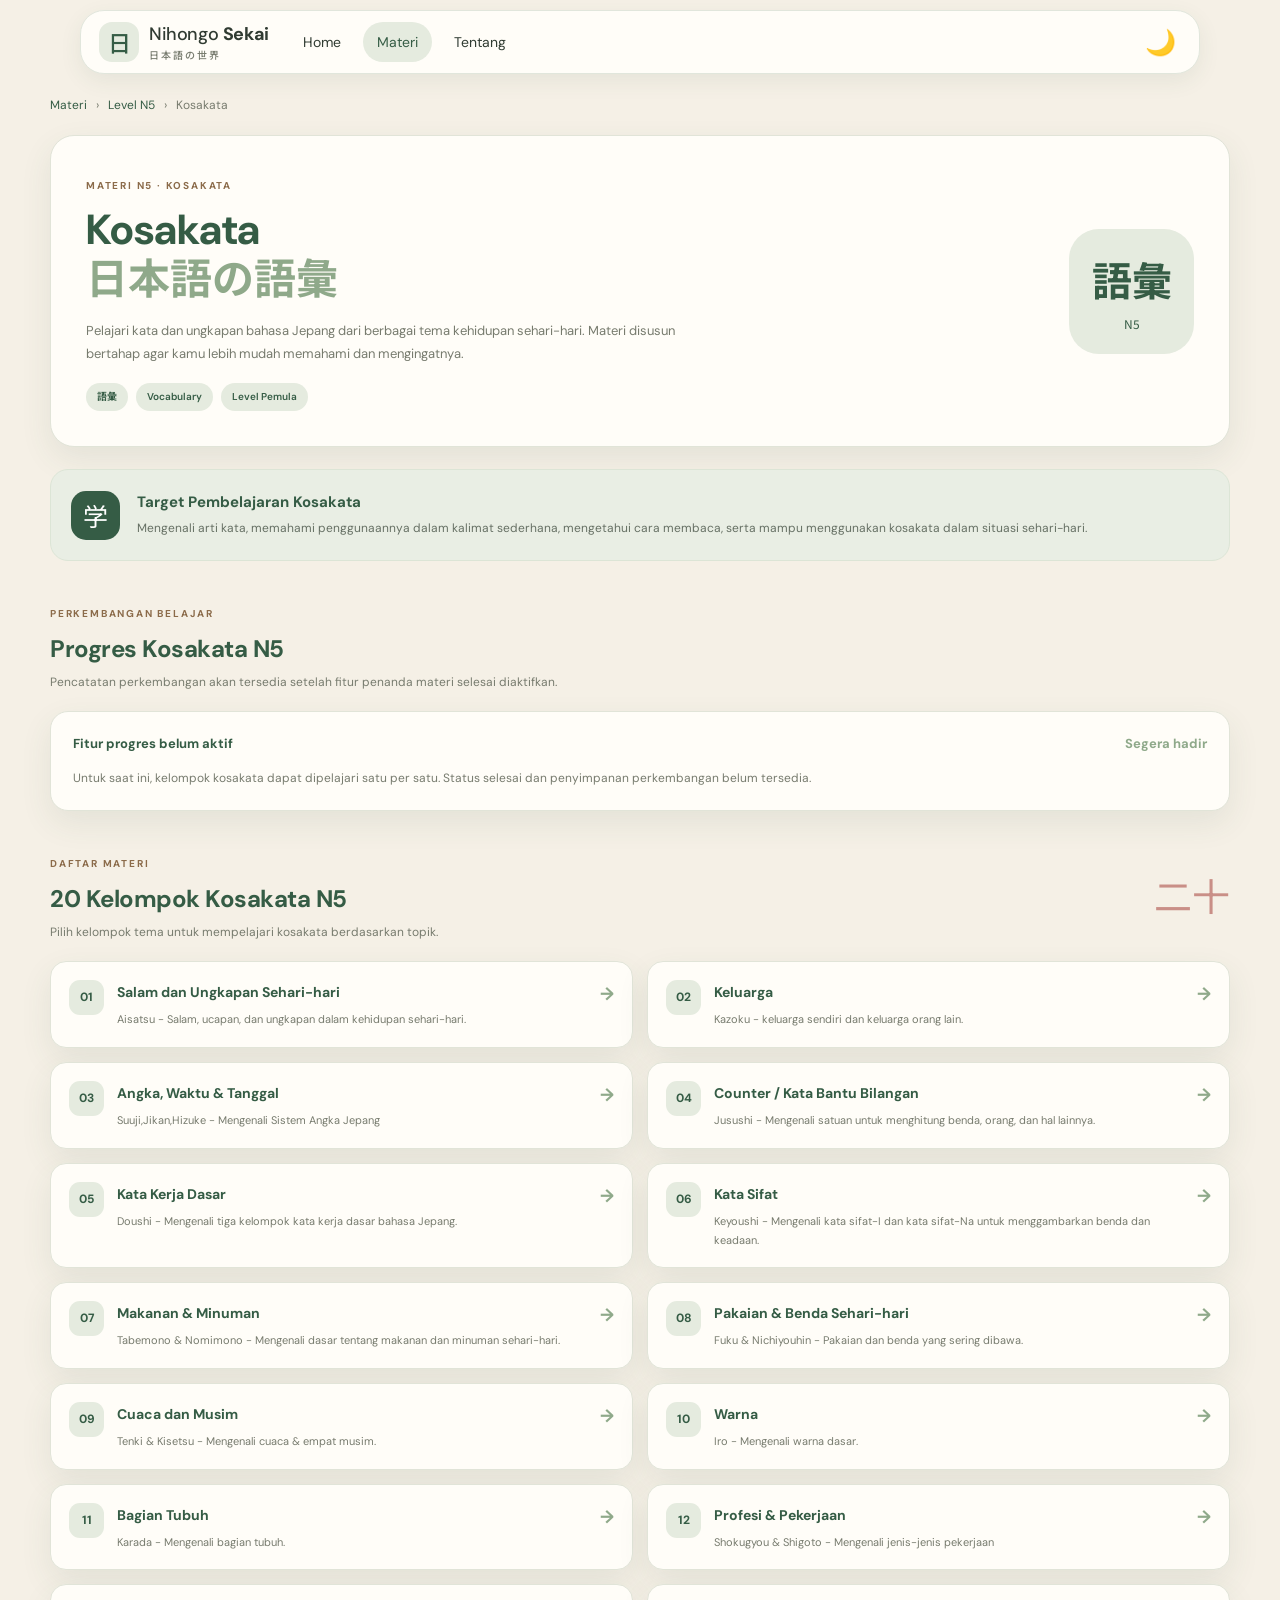
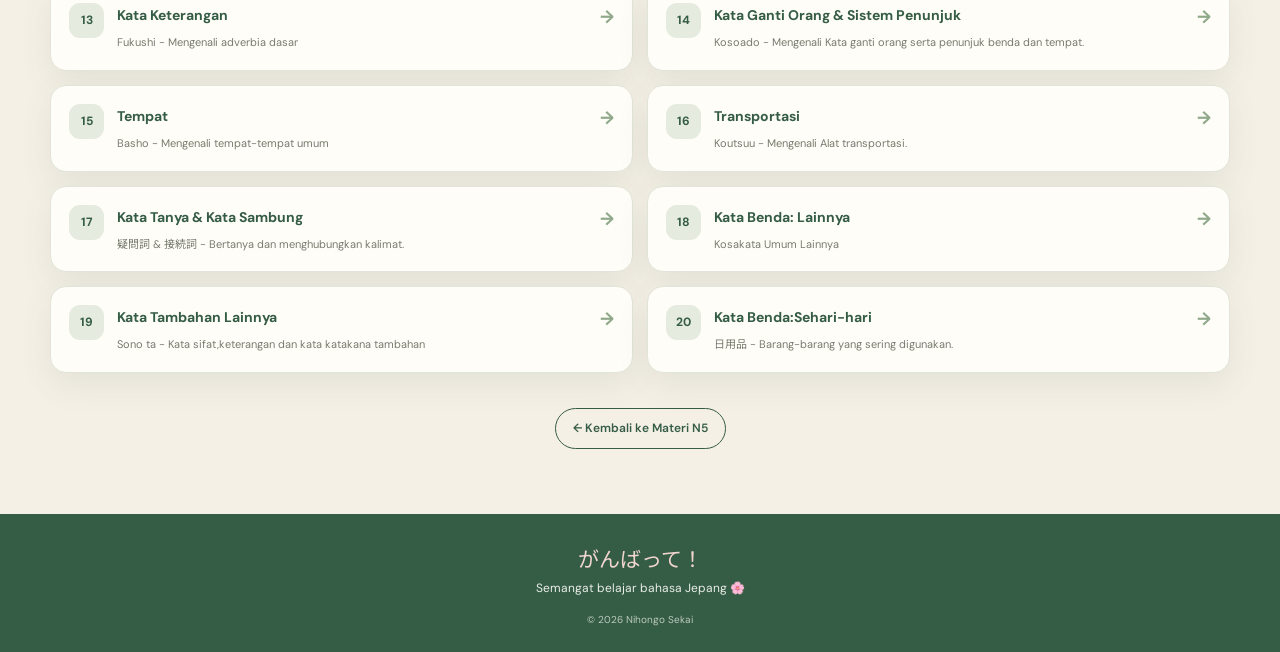
==== commit be657cc4: "update" ====
--- a/Nihongo-Sekai/n5-kosakata.html
+++ b/Nihongo-Sekai/n5-kosakata.html
@@ -264,8 +264,8 @@
         <article class="vocab-group-card" data-group-number="12">
           <span class="vocab-group-number">12</span>
           <div>
-            <h3>Profesi dan Pekerjaan</h3>
-            <p>Shigoto - Mengenali jenis-jenis pekerjaan</p>
+            <h3>Profesi & Pekerjaan</h3>
+            <p>Shokugyou & Shigoto - Mengenali jenis-jenis pekerjaan</p>
           </div>
           <span class="vocab-group-arrow" aria-hidden="true">→</span>
         </article>
@@ -306,38 +306,38 @@
           <span class="vocab-group-arrow" aria-hidden="true">→</span>
         </article>
 
-        <article class="vocab-group-card" data-group-number="17" data-coming-soon="true">
+        <article class="vocab-group-card">
           <span class="vocab-group-number">17</span>
           <div>
-            <h3>Belanja dan Uang</h3>
-            <p>Materi sedang disiapkan.</p>
-          </div>
-          <span class="vocab-group-arrow" aria-hidden="true">→</span>
-        </article>
-
-        <article class="vocab-group-card" data-group-number="18" data-coming-soon="true">
+            <h3>Kata Tanya & Kata Sambung</h3>
+            <p>疑問詞 & 接続詞 - Bertanya dan menghubungkan kalimat.</p>
+          </div>
+          <span class="vocab-group-arrow" aria-hidden="true">→</span>
+        </article>
+
+        <article class="vocab-group-card">
           <span class="vocab-group-number">18</span>
           <div>
-            <h3>Hewan dan Alam</h3>
-            <p>Materi sedang disiapkan.</p>
-          </div>
-          <span class="vocab-group-arrow" aria-hidden="true">→</span>
-        </article>
-
-        <article class="vocab-group-card" data-group-number="19" data-coming-soon="true">
+            <h3>Kata Benda: Lainnya</h3>
+            <p>Kosakata Umum Lainnya</p>
+          </div>
+          <span class="vocab-group-arrow" aria-hidden="true">→</span>
+        </article>
+
+        <article class="vocab-group-card">
           <span class="vocab-group-number">19</span>
           <div>
-            <h3>Kata Tanya dan Kata Keterangan</h3>
-            <p>Materi sedang disiapkan.</p>
-          </div>
-          <span class="vocab-group-arrow" aria-hidden="true">→</span>
-        </article>
-
-        <article class="vocab-group-card" data-group-number="20" data-coming-soon="true">
+            <h3>Kata Tambahan Lainnya</h3>
+            <p>Sono ta - Kata sifat,keterangan dan kata katakana tambahan</p>
+          </div>
+          <span class="vocab-group-arrow" aria-hidden="true">→</span>
+        </article>
+
+        <article class="vocab-group-card">
           <span class="vocab-group-number">20</span>
           <div>
-            <h3>Kata Penghubung dan Ungkapan Tambahan</h3>
-            <p>Materi sedang disiapkan.</p>
+            <h3>Kata Benda:Sehari-hari</h3>
+            <p>日用品 - Barang-barang yang sering digunakan.</p>
           </div>
           <span class="vocab-group-arrow" aria-hidden="true">→</span>
         </article>
